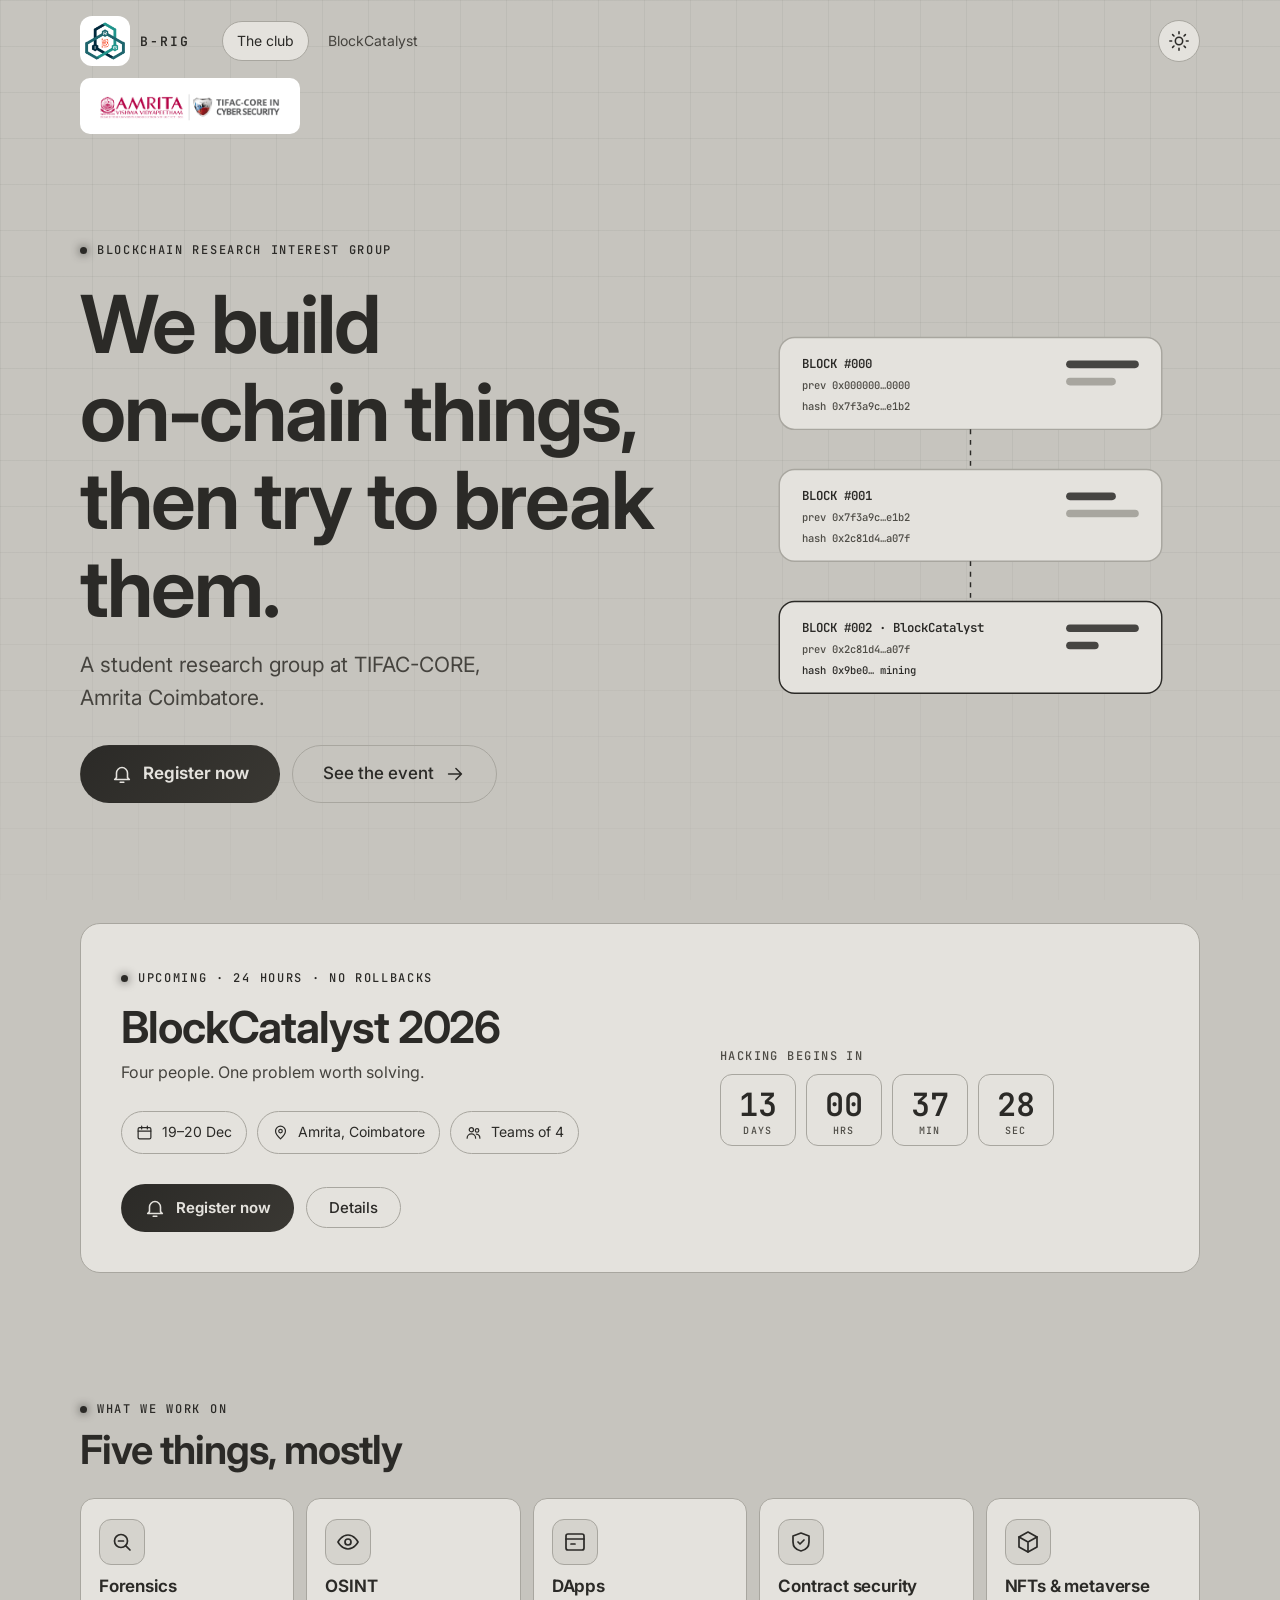
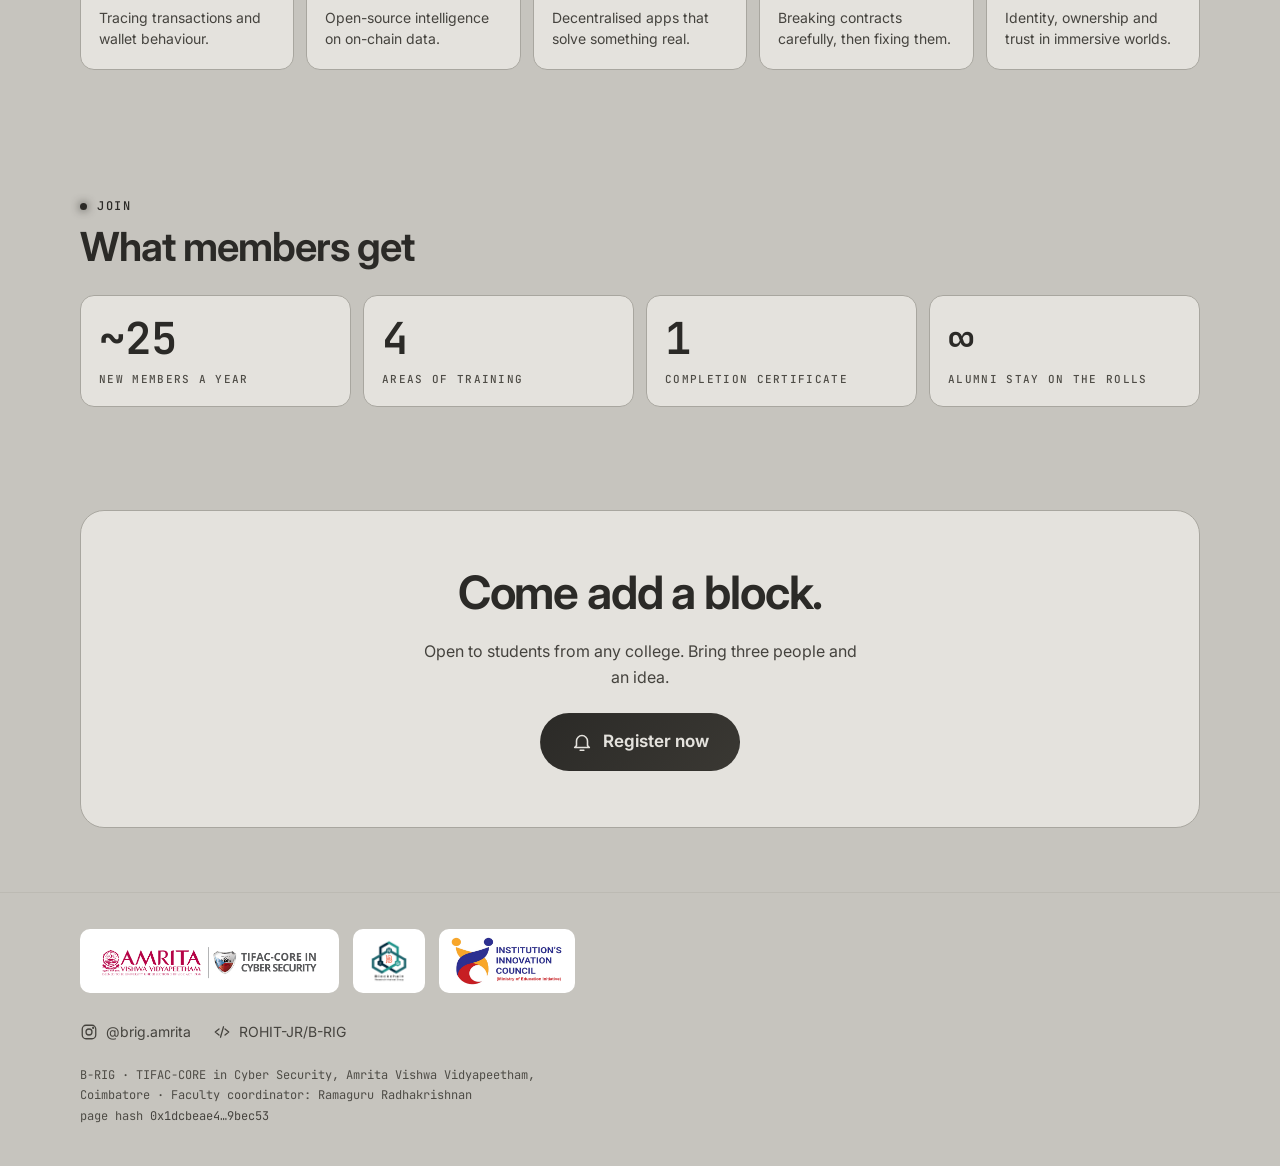
==== index.html @ 47c25714 "Scroll motion: staggered reveals that replay on scroll-back, scrubbed progress bar, timeline fill, h" ====
<!DOCTYPE html>
<html lang="en" data-theme="light">
<head>
<meta charset="utf-8">
<meta name="viewport" content="width=device-width, initial-scale=1, viewport-fit=cover">
<title>B-RIG — Blockchain Research Interest Group | Amrita Vishwa Vidyapeetham</title>
<meta name="description" content="B-RIG is a student research group at TIFAC-CORE in Cyber Security, Amrita Vishwa Vidyapeetham, Coimbatore. Blockchain forensics, OSINT, DApps, smart contract security — and BlockCatalyst, a 24-hour hackathon.">
<meta name="theme-color" content="#C6C4BE">
<link rel="canonical" href="https://rohit-jr.github.io/B-RIG/">

<meta property="og:type" content="website">
<meta property="og:title" content="B-RIG — Blockchain Research Interest Group, Amrita">
<meta property="og:description" content="A student research group working on blockchain forensics, OSINT, DApps and smart contract security. BlockCatalyst 2026 runs 19–20 December.">
<meta property="og:url" content="https://rohit-jr.github.io/B-RIG/">
<meta property="og:image" content="https://rohit-jr.github.io/B-RIG/assets/img/og-cover.png">
<meta name="twitter:card" content="summary_large_image">

<script>
/* Apply the saved theme before first paint so there is no flash. Light is the default. */
document.documentElement.classList.add('js');
(function(){try{var t=localStorage.getItem('brig-theme');if(t==='light'||t==='dark')document.documentElement.setAttribute('data-theme',t);}catch(e){}})();
</script>
<link rel="icon" href="assets/img/logos/brig.png">
<link rel="preconnect" href="https://fonts.googleapis.com">
<link rel="preconnect" href="https://fonts.gstatic.com" crossorigin>
<link href="https://fonts.googleapis.com/css2?family=Inter:wght@400;500;600;700&family=JetBrains+Mono:wght@400;500;600&display=swap" rel="stylesheet">
<link rel="stylesheet" href="assets/css/style.css?v=11">
</head>
<body>
<a class="skip" href="#main">Skip to content</a>

<header class="wrap topbar">
  <a class="brand" href="index.html" aria-label="B-RIG home">
    <img src="assets/img/logos/brig-mark.png" alt="" width="296" height="296">
    <span>B&#8209;RIG</span>
  </a>
  <nav class="nav" aria-label="Main">
    <a href="index.html" aria-current="page">The club</a>
    <a href="blockcatalyst.html">BlockCatalyst</a>
  </nav>
  <div class="topbar-end">
    <button class="toggle" id="theme-toggle" type="button" aria-label="Switch theme">
      <svg class="ic i-moon" aria-hidden="true"><use href="assets/img/icons.svg#moon"/></svg>
      <svg class="ic i-sun" aria-hidden="true"><use href="assets/img/icons.svg#sun"/></svg>
    </button>
  </div>
</header>

<div class="wrap instband">
  <img src="assets/img/logos/amrita-tifac.png" alt="Amrita Vishwa Vidyapeetham, TIFAC-CORE in Cyber Security" width="927" height="189">
</div>

<main id="main" class="wrap">

  <section class="hero">
    <div>
      <span class="eyebrow">Blockchain Research Interest Group</span>
      <h1>We build <span class="grad-text">on&#8209;chain</span> things, then try to break them.</h1>
      <p class="sub">A student research group at TIFAC-CORE, Amrita Coimbatore.</p>
      <div class="cta-row">
        <a class="btn btn-primary btn-lg" data-form href="#"><svg class="ic" aria-hidden="true"><use href="assets/img/icons.svg#bell"/></svg><span data-cta-label>Get notified</span></a>
        <a class="btn btn-lg" href="blockcatalyst.html">See the event <svg class="ic" aria-hidden="true"><use href="assets/img/icons.svg#arrow"/></svg></a>
      </div>
    </div>
    <div class="chainviz" aria-hidden="true">
  <svg viewBox="0 0 480 400" role="presentation">
    <g>
      <rect class="cv-block" x="40" y="10" width="400" height="96" rx="16"/>
      <text class="cv-title" x="64" y="42">BLOCK #000</text>
      <text class="cv-txt" x="64" y="64">prev 0x000000…0000</text>
      <text class="cv-txt" x="64" y="86">hash 0x7f3a9c…e1b2</text>
      <rect class="cv-bar a" x="340" y="34" width="76" height="8" rx="4"/>
      <rect class="cv-bar" x="340" y="52" width="52" height="8" rx="4"/>
    </g>
    <line class="cv-link" x1="240" y1="106" x2="240" y2="148"/>
    <g>
      <rect class="cv-block" x="40" y="148" width="400" height="96" rx="16"/>
      <text class="cv-title" x="64" y="180">BLOCK #001</text>
      <text class="cv-txt" x="64" y="202">prev 0x7f3a9c…e1b2</text>
      <text class="cv-txt" x="64" y="224">hash 0x2c81d4…a07f</text>
      <rect class="cv-bar a" x="340" y="172" width="52" height="8" rx="4"/>
      <rect class="cv-bar" x="340" y="190" width="76" height="8" rx="4"/>
    </g>
    <line class="cv-link" x1="240" y1="244" x2="240" y2="286"/>
    <g>
      <rect class="cv-block live" x="40" y="286" width="400" height="96" rx="16"/>
      <text class="cv-title" x="64" y="318">BLOCK #002 · BlockCatalyst</text>
      <text class="cv-txt" x="64" y="340">prev 0x2c81d4…a07f</text>
      <text class="cv-txt pop" x="64" y="362">hash 0x9be0…  mining</text>
      <rect class="cv-bar a" x="340" y="310" width="76" height="8" rx="4"/>
      <rect class="cv-bar a" x="340" y="328" width="34" height="8" rx="4"/>
    </g>
  </svg>
</div>
  </section>

  <section class="section" aria-labelledby="up-h">
    <h2 id="up-h" class="sr-only">Upcoming event</h2>
    <div class="feature">
      <div>
        <span class="eyebrow">Upcoming &middot; 24 hours &middot; no rollbacks</span>
        <h3>BlockCatalyst <span class="grad-text">2026</span></h3>
        <p class="sub">Four people. One problem worth solving.</p>
        <div class="chips">
          <span class="chip"><svg class="ic" aria-hidden="true"><use href="assets/img/icons.svg#calendar"/></svg>19&ndash;20 Dec</span><span class="chip"><svg class="ic" aria-hidden="true"><use href="assets/img/icons.svg#pin"/></svg>Amrita, Coimbatore</span><span class="chip"><svg class="ic" aria-hidden="true"><use href="assets/img/icons.svg#users"/></svg>Teams of 4</span>
        </div>
        <div class="cta-row">
          <a class="btn btn-primary" data-form href="#"><svg class="ic" aria-hidden="true"><use href="assets/img/icons.svg#bell"/></svg><span data-cta-label>Get notified</span></a>
          <a class="btn" href="blockcatalyst.html">Details</a>
        </div>
      </div>
      <div class="countdown" style="margin-top:0">
        <span class="cd-label" data-cd-label>Registration opens in</span>
        <div class="cd-grid" aria-hidden="true">
          <div class="cd-unit"><span class="num" data-c="d">--</span><span class="lbl">DAYS</span></div>
          <div class="cd-unit"><span class="num" data-c="h">--</span><span class="lbl">HRS</span></div>
          <div class="cd-unit"><span class="num" data-c="m">--</span><span class="lbl">MIN</span></div>
          <div class="cd-unit"><span class="num" data-c="s">--</span><span class="lbl">SEC</span></div>
        </div>
      </div>
    </div>
  </section>

  <section class="section" aria-labelledby="work-h">
    <div class="section-head">
      <span class="eyebrow">What we work on</span>
      <h2 id="work-h">Five things, mostly</h2>
    </div>
    <ul class="tiles t5">
      <li class="tile"><span class="tile-ic"><svg class="ic" aria-hidden="true"><use href="assets/img/icons.svg#forensics"/></svg></span><h3>Forensics</h3><p>Tracing transactions and wallet behaviour.</p></li>
      <li class="tile"><span class="tile-ic"><svg class="ic" aria-hidden="true"><use href="assets/img/icons.svg#osint"/></svg></span><h3>OSINT</h3><p>Open-source intelligence on on-chain data.</p></li>
      <li class="tile"><span class="tile-ic"><svg class="ic" aria-hidden="true"><use href="assets/img/icons.svg#dapps"/></svg></span><h3>DApps</h3><p>Decentralised apps that solve something real.</p></li>
      <li class="tile"><span class="tile-ic"><svg class="ic" aria-hidden="true"><use href="assets/img/icons.svg#security"/></svg></span><h3>Contract security</h3><p>Breaking contracts carefully, then fixing them.</p></li>
      <li class="tile"><span class="tile-ic"><svg class="ic" aria-hidden="true"><use href="assets/img/icons.svg#metaverse"/></svg></span><h3>NFTs &amp; metaverse</h3><p>Identity, ownership and trust in immersive worlds.</p></li>
    </ul>
  </section>

  <section class="section" aria-labelledby="join-h">
    <div class="section-head">
      <span class="eyebrow">Join</span>
      <h2 id="join-h">What members get</h2>
    </div>
    <ul class="tiles t4">
      <li class="tile stat"><span class="num"><b>~30</b></span><span class="lbl">new members a year</span></li><li class="tile stat"><span class="num"><b>5</b></span><span class="lbl">areas of training</span></li><li class="tile stat"><span class="num"><b>1</b></span><span class="lbl">completion certificate</span></li><li class="tile stat"><span class="num"><b>&infin;</b></span><span class="lbl">alumni stay on the rolls</span></li>
    </ul>
  </section>

  <section class="band">
    <h2>Come add a <span class="grad-text">block</span>.</h2>
    <p>Open to students from any college. Bring three people and an idea.</p>
    <a class="btn btn-primary btn-lg" data-form href="#"><svg class="ic" aria-hidden="true"><use href="assets/img/icons.svg#bell"/></svg><span data-cta-label>Get notified</span></a>
  </section>

</main>

<footer>
  <div class="wrap">
    <div class="logos">
      <img src="assets/img/logos/amrita-tifac.png" alt="Amrita Vishwa Vidyapeetham, TIFAC-CORE in Cyber Security" width="927" height="189" loading="lazy">
      <img src="assets/img/logos/brig.png" alt="Blockchain Research Interest Group" width="400" height="400" loading="lazy">
      <img src="assets/img/logos/iic.jpg" alt="Institution&rsquo;s Innovation Council" width="440" height="190" loading="lazy">
    </div>
    <div class="flinks">
      <a href="https://www.instagram.com/brig.amrita" target="_blank" rel="noopener"><svg class="ic" aria-hidden="true"><use href="assets/img/icons.svg#instagram"/></svg>@brig.amrita</a>
      <a href="https://github.com/ROHIT-JR/B-RIG" target="_blank" rel="noopener"><svg class="ic" aria-hidden="true"><use href="assets/img/icons.svg#code"/></svg>ROHIT-JR/B-RIG</a>
    </div>
    <p class="fine">B-RIG &middot; TIFAC-CORE in Cyber Security, Amrita Vishwa Vidyapeetham, Coimbatore &middot; Faculty coordinator: Ramaguru Radhakrishnan<br>page hash <span class="hash" data-hash>computing&hellip;</span></p>
  </div>
</footer>

<div class="stickybar">
  <span class="when" data-cta-when><b>Opens 14 Nov</b>19&ndash;20 Dec &middot; Amrita</span>
  <a class="btn btn-primary" data-form href="#"><span data-cta-label>Get notified</span><svg class="ic" aria-hidden="true"><use href="assets/img/icons.svg#arrow"/></svg></a>
</div>

<script src="assets/js/main.js?v=11"></script>
</body>
</html>
---- assets/css/style.css ----
/* ==========================================================================
   B-RIG — dark by default, light via the header toggle.
   Dark: near-black canvas, circuit grid texture, neon green → cyan accent.
   Light: the original warm-grey monochrome; accent collapses to ink.
   Theme is set on <html data-theme="dark|light"> by an inline script in <head>.
   ========================================================================== */

:root {
  /* Palette is sampled from the B-RIG logo: deep navy-teal, steel teal,
     bright teal, and the red-orange of the "B". */
  --bg: #04121b;
  --bg-2: #071a26;
  --surface: #0a2130;
  --surface-2: #0f2c3e;
  --line: #18414f;
  --line-soft: #11303d;

  --text: #e9f4f4;
  --muted: #9fb8bf;
  --dim: #7fa0a9;

  --accent: #2cc4b3;           /* logo teal #189084, lifted for dark canvas */
  --accent-2: #1f8fa6;         /* logo steel teal #18606c, lifted */
  --pop: #ff5a3c;              /* logo "B" red-orange #f02400, text-safe on dark */
  --accent-ink: #031a1a;       /* text on top of the accent gradient */
  --grad: linear-gradient(135deg, #2cc4b3 0%, #1f8fa6 100%);
  --glow: rgba(44, 196, 179, .24);
  --glow-2: rgba(240, 36, 0, .08);
  --grid: rgba(44, 196, 179, .06);
  --chip-bg: #ffffff;          /* institutional marks always sit on white */

  --sans: 'Inter', system-ui, -apple-system, 'Segoe UI', sans-serif;
  --mono: 'JetBrains Mono', ui-monospace, SFMono-Regular, Menlo, monospace;
  --radius: 14px;
  --wrap: 1200px;
  --gutter: clamp(16px, 4vw, 40px);
  color-scheme: dark;
}

:root[data-theme="light"] {
  /* Warm-grey monochrome light theme: no accent hue, ink does the work. */
  --bg: #C6C4BE;
  --bg-2: #BEBCB5;
  --surface: #E4E2DD;
  --surface-2: #D5D3CD;
  --line: #A8A69F;
  --line-soft: #BCBAB3;

  --text: #2B2A27;
  --muted: #45433E;
  --dim: #4E4C46;

  --accent: #2B2A27;
  --accent-2: #45433E;
  --pop: #2B2A27;
  --accent-ink: #E4E2DD;
  --grad: linear-gradient(135deg, #2B2A27, #3a3833);
  --glow: transparent;
  --glow-2: transparent;
  --grid: rgba(43, 42, 39, .05);
  color-scheme: light;
}

* { box-sizing: border-box; }
html { scroll-behavior: smooth; -webkit-text-size-adjust: 100%; }

body {
  margin: 0;
  background: var(--bg);
  color: var(--text);
  font-family: var(--sans);
  font-size: 16px;
  line-height: 1.6;
  -webkit-font-smoothing: antialiased;
  position: relative;
  overflow-x: hidden;
  transition: background .25s ease, color .25s ease;
}

/* Texture: a faint circuit grid that fades out toward the bottom, plus two
   soft glows. Fixed, so it stays put while content scrolls over it. */
body::before {
  content: "";
  position: fixed;
  inset: 0;
  z-index: -1;
  pointer-events: none;
  background:
    radial-gradient(60% 40% at 85% -5%, var(--glow), transparent 70%),
    radial-gradient(45% 35% at 5% 8%, var(--glow-2), transparent 70%),
    linear-gradient(var(--grid) 1px, transparent 1px) 0 0 / 46px 46px,
    linear-gradient(90deg, var(--grid) 1px, transparent 1px) 0 0 / 46px 46px;
  -webkit-mask-image: linear-gradient(#000 55%, rgba(0, 0, 0, .35));
          mask-image: linear-gradient(#000 55%, rgba(0, 0, 0, .35));
}

h1, h2, h3 { font-family: var(--sans); font-weight: 650; letter-spacing: -0.025em; line-height: 1.1; margin: 0; }
p { margin: 0; }
a { color: var(--accent); text-underline-offset: 3px; }
ul, ol { margin: 0; padding: 0; list-style: none; }
img { max-width: 100%; }
svg { display: block; }

.mono { font-family: var(--mono); }
.dim { color: var(--dim); }
.ic { width: 22px; height: 22px; fill: none; stroke: currentColor; stroke-width: 1.7; stroke-linecap: round; stroke-linejoin: round; flex: none; }

.sr-only { position: absolute; width: 1px; height: 1px; margin: -1px; padding: 0; overflow: hidden; clip: rect(0 0 0 0); white-space: nowrap; border: 0; }
.skip { position: absolute; left: -9999px; top: 8px; padding: 10px 16px; background: var(--surface); border: 1px solid var(--line); border-radius: 10px; color: var(--text); z-index: 100; }
.skip:focus { left: 16px; }

.wrap { max-width: var(--wrap); margin: 0 auto; padding: 0 var(--gutter); }

/* ---------- buttons ---------- */

.btn {
  display: inline-flex;
  align-items: center;
  justify-content: center;
  gap: 10px;
  padding: 12px 22px;
  border: 1px solid var(--line);
  border-radius: 999px;
  background: transparent;
  color: var(--text);
  font: 500 15px/1 var(--sans);
  text-decoration: none;
  cursor: pointer;
  transition: transform .15s ease, box-shadow .2s ease, border-color .2s ease, background .2s ease;
}
.btn:hover { border-color: var(--accent); transform: translateY(-1px); }
.btn:focus-visible, .toggle:focus-visible, .tile:focus-visible { outline: 2px solid var(--accent); outline-offset: 3px; }

/* The one button that matters. Gradient fill + glow so it is the loudest
   thing on the screen in dark mode; solid ink in light mode. */
.btn-primary {
  background: var(--grad);
  border-color: transparent;
  color: var(--accent-ink);
  font-weight: 650;
  box-shadow: 0 0 0 0 var(--glow), 0 8px 28px -8px var(--glow);
  animation: cta-pulse 2.8s ease-in-out infinite;
}
.btn-primary:hover { border-color: transparent; box-shadow: 0 0 0 6px var(--glow), 0 10px 34px -6px var(--glow); }
.btn-lg { padding: 17px 30px; font-size: 17px; }
@keyframes cta-pulse {
  0%, 100% { box-shadow: 0 0 0 0 var(--glow), 0 8px 28px -8px var(--glow); }
  50%      { box-shadow: 0 0 0 7px transparent, 0 8px 34px -4px var(--glow); }
}

/* ---------- header ---------- */

.topbar {
  display: flex;
  flex-wrap: wrap;
  align-items: center;
  gap: 12px 20px;
  padding-top: 16px;
  padding-bottom: 12px;
}
.brand { display: inline-flex; align-items: center; gap: 10px; color: var(--text); text-decoration: none; font: 600 13px/1 var(--mono); letter-spacing: .16em; white-space: nowrap; }
.brand img { width: 50px; height: 50px; display: block; background: var(--chip-bg); padding: 4px; border-radius: 12px; }
.nav { display: flex; gap: 4px; margin-left: 12px; }
.nav a { padding: 8px 14px; border-radius: 999px; color: var(--muted); text-decoration: none; font-size: 14px; white-space: nowrap; border: 1px solid transparent; }
.nav a:hover { color: var(--text); }
.nav a[aria-current="page"] { color: var(--text); background: var(--surface); border-color: var(--line); }
.topbar-end { margin-left: auto; display: flex; align-items: center; gap: 10px; }
.toggle {
  width: 42px; height: 42px;
  display: grid; place-items: center;
  border-radius: 999px;
  border: 1px solid var(--line);
  background: var(--surface);
  color: var(--text);
  cursor: pointer;
}
.toggle:hover { border-color: var(--accent); }
.toggle .i-sun { display: none; }
:root[data-theme="light"] .toggle .i-sun { display: block; }
:root[data-theme="light"] .toggle .i-moon { display: none; }

.instband { padding-bottom: 14px; }
.instband img { height: 40px; width: auto; max-width: 100%; display: block; background: var(--chip-bg); padding: 8px 12px; border-radius: 10px; box-sizing: content-box; }

/* ---------- hero ---------- */

.hero { display: grid; gap: 40px; align-items: center; padding: clamp(32px, 7vw, 88px) 0 clamp(28px, 5vw, 56px); }
.eyebrow { font: 500 12px/1.4 var(--mono); letter-spacing: .14em; text-transform: uppercase; color: var(--accent); display: inline-flex; align-items: center; gap: 10px; }
.eyebrow::before { content: ""; width: 7px; height: 7px; border-radius: 50%; background: var(--pop); box-shadow: 0 0 10px var(--pop); animation: blink 1.8s ease-in-out infinite; }
@keyframes blink { 50% { opacity: .35; } }

.hero h1 { font-size: clamp(38px, 7.6vw, 80px); margin: 18px 0 16px; }
.grad-text { background: var(--grad); -webkit-background-clip: text; background-clip: text; color: transparent; }
:root[data-theme="light"] .grad-text { color: var(--text); background: none; }
.hero .sub { font-size: clamp(17px, 2vw, 21px); color: var(--muted); max-width: 34ch; }

.chips { display: flex; flex-wrap: wrap; gap: 10px; margin: 26px 0 0; }
.chip { display: inline-flex; align-items: center; gap: 9px; padding: 9px 14px; border: 1px solid var(--line); border-radius: 999px; background: var(--surface); font-size: 14px; color: var(--text); }
.chip .ic { width: 17px; height: 17px; color: var(--accent); }

.cta-row { display: flex; flex-wrap: wrap; gap: 12px; margin-top: 30px; align-items: center; }
.micro { color: var(--dim); font-size: 13px; margin-top: 14px; }

/* chain visual */
.chainviz { width: 100%; max-width: 520px; margin-inline: auto; color: var(--accent); }
.chainviz svg { width: 100%; height: auto; overflow: visible; }
.cv-block { fill: var(--surface); stroke: var(--line); stroke-width: 1.5; }
.cv-block.live { stroke: var(--pop); filter: drop-shadow(0 0 10px var(--glow-2)); }
.cv-txt.pop { fill: var(--pop); }
.cv-txt { font: 500 11px var(--mono); fill: var(--dim); }
.cv-title { font: 600 13px var(--mono); fill: var(--text); }
.cv-link { stroke: var(--accent); stroke-width: 1.5; stroke-dasharray: 5 6; animation: flow 1.6s linear infinite; opacity: .8; }
@keyframes flow { to { stroke-dashoffset: -22; } }
.cv-bar { fill: var(--line); }
.cv-bar.a { fill: var(--accent); opacity: .85; }
:root[data-theme="light"] .cv-link { opacity: 1; }

/* ---------- countdown ---------- */

.countdown { margin-top: 28px; }
.cd-label { font: 500 12px/1 var(--mono); letter-spacing: .12em; text-transform: uppercase; color: var(--dim); margin-bottom: 12px; display: block; }
.cd-grid { display: grid; grid-template-columns: repeat(4, minmax(0, 76px)); gap: 10px; }
.cd-unit { background: var(--surface); border: 1px solid var(--line); border-radius: 12px; padding: 12px 6px 9px; text-align: center; }
.cd-unit:last-child .num { color: var(--pop); }
.cd-unit .num { display: block; font: 600 clamp(24px, 6vw, 32px)/1.1 var(--mono); color: var(--text); font-variant-numeric: tabular-nums; }
.cd-unit .lbl { display: block; margin-top: 4px; font: 500 10px/1 var(--mono); letter-spacing: .12em; color: var(--dim); }

/* ---------- sections ---------- */

.section { padding: clamp(32px, 5vw, 64px) 0; }
.section-head { display: flex; flex-direction: column; gap: 10px; margin-bottom: 26px; }
.section-head h2 { font-size: clamp(26px, 4.2vw, 40px); }

.tiles { display: grid; gap: 12px; grid-template-columns: repeat(2, minmax(0, 1fr)); }
.tile {
  position: relative;
  background: var(--surface);
  border: 1px solid var(--line);
  border-radius: var(--radius);
  padding: 20px 18px;
  display: flex;
  flex-direction: column;
  gap: 12px;
  transition: border-color .2s ease, transform .2s ease, background .2s ease;
}
.tile:hover { border-color: var(--accent); transform: translateY(-3px); }
.tile h3 { font-size: 17px; letter-spacing: -0.01em; }
.tile p { color: var(--muted); font-size: 14px; line-height: 1.5; }
.tile-ic {
  width: 46px; height: 46px;
  display: grid; place-items: center;
  border-radius: 12px;
  background: var(--surface-2);
  border: 1px solid var(--line);
  color: var(--accent);
}
.tile-ic .ic { width: 24px; height: 24px; }
.tile .tag { position: absolute; top: 14px; right: 14px; font: 500 10px/1 var(--mono); letter-spacing: .1em; color: var(--dim); display: inline-flex; align-items: center; gap: 5px; }
.tile .tag .ic { width: 12px; height: 12px; }
.tile.open { border-style: dashed; }

.stat .num { font: 600 clamp(30px, 6vw, 44px)/1 var(--mono); color: var(--text); }
.stat .num b { font-weight: 600; background: var(--grad); -webkit-background-clip: text; background-clip: text; color: transparent; }
:root[data-theme="light"] .stat .num b { color: var(--text); background: none; }
.stat .lbl { font: 500 11px/1.3 var(--mono); letter-spacing: .12em; color: var(--dim); text-transform: uppercase; }

/* feature card on the homepage */
.feature {
  display: grid;
  gap: 28px;
  padding: clamp(22px, 4vw, 40px);
  border-radius: 20px;
  background:
    linear-gradient(var(--surface), var(--surface)) padding-box,
    var(--grad) border-box;
  border: 1px solid transparent;
  color: var(--text);
}
:root[data-theme="light"] .feature { background: var(--surface); border-color: var(--line); }
.feature h3 { font-size: clamp(28px, 5vw, 44px); margin: 14px 0 8px; }
.feature p.sub { color: var(--muted); max-width: 38ch; }

/* ---------- timeline ---------- */

.timeline { display: grid; gap: 0; }
.tl { position: relative; padding: 0 0 22px 28px; border-left: 1px solid var(--line); }
.tl:last-child { padding-bottom: 0; border-left-color: transparent; }
.tl::before { content: ""; position: absolute; left: -6px; top: 4px; width: 11px; height: 11px; border-radius: 50%; background: var(--bg); border: 2px solid var(--line); }
.tl.done::before, .tl.next::before { background: var(--accent); border-color: var(--accent); box-shadow: 0 0 12px var(--glow); }
.tl-date { font: 500 12px/1 var(--mono); letter-spacing: .1em; color: var(--accent); display: block; margin-bottom: 6px; }
.tl-title { font-weight: 550; font-size: 16px; }

/* ---------- pending ---------- */

.pending-card { border: 1px dashed var(--line); border-radius: var(--radius); padding: 20px; background: transparent; display: flex; flex-direction: column; gap: 8px; }
.pending-card .ps { font: 500 11px/1 var(--mono); letter-spacing: .12em; color: var(--pop); }
.pending-card h3 { font-size: 18px; }
.pending-card .pd { font: 400 13px var(--mono); color: var(--dim); }

/* ---------- sponsors ---------- */

.sponsor-slot { border: 1px dashed var(--line); border-radius: var(--radius); padding: clamp(22px, 4vw, 36px); display: flex; align-items: center; justify-content: center; gap: 16px; text-align: left; color: var(--muted); font-size: 17px; }

/* ---------- closing CTA ---------- */

.band {
  margin: clamp(16px, 3vw, 40px) 0 clamp(32px, 5vw, 64px);
  padding: clamp(28px, 5vw, 56px) clamp(20px, 4vw, 48px);
  border-radius: 24px;
  border: 1px solid var(--line);
  background:
    radial-gradient(70% 120% at 100% 0%, var(--glow), transparent 60%),
    var(--surface);
  text-align: center;
  display: flex; flex-direction: column; align-items: center; gap: 22px;
}
.band h2 { font-size: clamp(28px, 5vw, 46px); }
.band p { color: var(--muted); max-width: 44ch; }

/* ---------- footer ---------- */

footer { border-top: 1px solid var(--line-soft); padding: 36px 0 calc(40px + env(safe-area-inset-bottom)); }
.logos { display: flex; flex-wrap: wrap; gap: 14px; align-items: center; margin-bottom: 28px; }
.logos img { height: 48px; width: auto; max-width: 100%; background: var(--chip-bg); padding: 8px 12px; border-radius: 10px; box-sizing: content-box; }

.flinks { display: flex; flex-wrap: wrap; gap: 10px 22px; font-size: 14px; }
.flinks a { color: var(--muted); display: inline-flex; align-items: center; gap: 8px; text-decoration: none; }
.flinks a:hover { color: var(--accent); }
.flinks .ic { width: 18px; height: 18px; }
.fine { margin-top: 22px; font: 400 12px/1.7 var(--mono); color: var(--dim); max-width: 70ch; }
.fine .hash { color: var(--muted); }

/* ---------- sticky phone CTA ---------- */

.stickybar { display: none; }


/* ---------- responsive ---------- */

@media (min-width: 900px) {
  .hero { grid-template-columns: 1.15fr .85fr; }
  .tiles.t3 { grid-template-columns: repeat(3, minmax(0, 1fr)); }
  .tiles.t4 { grid-template-columns: repeat(4, minmax(0, 1fr)); }
  .tiles.t5 { grid-template-columns: repeat(5, minmax(0, 1fr)); }
  .feature { grid-template-columns: 1.3fr 1fr; align-items: center; }
  .timeline { grid-template-columns: repeat(6, 1fr); gap: 14px; }
  .tl { padding: 22px 0 0; border-left: 0; border-top: 1px solid var(--line); }
  .tl:last-child { border-top-color: var(--line); }
  .tl::before { left: 0; top: -6px; }
}
@media (min-width: 1100px) {
  .tiles.t7 { grid-template-columns: repeat(4, minmax(0, 1fr)); }
}
@media (max-width: 899px) {
  .tiles.t5 .tile:last-child:nth-child(odd),
  .tiles.t7 .tile:last-child:nth-child(odd) { grid-column: 1 / -1; }
  .chainviz { max-width: 420px; }
}

/* Phones. Header becomes two rows: brand + toggle, then a full-width
   segmented nav. The primary CTA is pinned to the bottom of the screen so
   "get notified" is one thumb-tap from anywhere on the page. */
@media (max-width: 640px) {
  body { font-size: 15px; padding-bottom: calc(84px + env(safe-area-inset-bottom)); }
  .topbar { gap: 10px; padding-top: 12px; padding-bottom: 6px; }
  .topbar-end { order: 2; }
  .nav { order: 3; flex: 1 0 100%; margin: 0; background: var(--surface); border: 1px solid var(--line); border-radius: 999px; padding: 4px; }
  .nav a { flex: 1; text-align: center; padding: 10px 8px; }
  .instband img { height: 34px; padding: 7px 10px; }
  .hero { padding-top: 22px; gap: 28px; }
  .hero h1 { margin-top: 14px; }
  .cta-row .btn-lg { width: 100%; }
  .chip { font-size: 13px; padding: 8px 12px; }
  .cd-grid { grid-template-columns: repeat(4, 1fr); }
  .tile { padding: 16px 14px; }
  .tile-ic { width: 42px; height: 42px; }
  .logos img { height: 42px; }
  .band .btn { width: 100%; }

  .stickybar {
    display: flex;
    align-items: center;
    gap: 12px;
    position: fixed;
    left: 0; right: 0; bottom: 0;
    z-index: 50;
    padding: 10px 14px calc(10px + env(safe-area-inset-bottom));
    background: color-mix(in srgb, var(--bg) 88%, transparent);
    -webkit-backdrop-filter: blur(14px);
            backdrop-filter: blur(14px);
    border-top: 1px solid var(--line);
  }
  .stickybar .when { font: 500 11px/1.3 var(--mono); letter-spacing: .06em; color: var(--muted); flex: 1; }
  .stickybar .when b { display: block; color: var(--text); font-weight: 600; }
  .stickybar .btn { flex: none; padding: 13px 20px; animation: none; }
}

@media (prefers-reduced-motion: reduce) {
  html { scroll-behavior: auto; }
  *, *::before, *::after { animation: none !important; transition: none !important; }
}

/* ==========================================================================
   Scroll motion
   - Content is visible by default. Elements are only hidden once JS has set
     html.js AND html.reveal-ready, and only for users who have not asked for
     reduced motion. If JS or IntersectionObserver fails, nothing stays hidden.
   - Everything animates transform/opacity only.
   - Reveals replay when you scroll back up past an item and return (re-armed
     in main.js); scrubbed effects (progress bar, timeline fill, hero parallax)
     simply follow the scroll position, so they reverse by themselves.
   ========================================================================== */

html { scroll-padding-bottom: 96px; }

.progress { position: fixed; top: 0; left: 0; right: 0; height: 3px; z-index: 60; pointer-events: none; }
.progress i { display: block; height: 100%; background: var(--grad); transform-origin: left; transform: scaleX(0); }

.timeline { position: relative; }
.tl-fill { position: absolute; left: -1px; top: 0; bottom: 0; width: 2px; background: var(--grad); transform-origin: top; transform: scaleY(var(--p, 0)); pointer-events: none; }
.tl.lit::before { background: var(--accent); border-color: var(--accent); }
.tl.lit .tl-title { color: var(--text); }
@media (min-width: 900px) {
  .tl-fill { left: 0; right: 0; top: -1px; bottom: auto; width: auto; height: 2px; transform-origin: left; transform: scaleX(var(--p, 0)); }
}

@media (prefers-reduced-motion: no-preference) {
  /* hero: load-in sequence, plain CSS so it never depends on the observer */
  .hero > div:first-child > * { animation: rise .8s cubic-bezier(.16, 1, .3, 1) both; }
  .hero > div:first-child > *:nth-child(1) { animation-delay: .05s; }
  .hero > div:first-child > *:nth-child(2) { animation-delay: .15s; }
  .hero > div:first-child > *:nth-child(3) { animation-delay: .25s; }
  .hero > div:first-child > *:nth-child(4) { animation-delay: .35s; }
  .hero > div:first-child > *:nth-child(5) { animation-delay: .45s; }
  .hero > div:first-child > *:nth-child(6) { animation-delay: .55s; }
  .hero > .chainviz { animation: rise .9s cubic-bezier(.16, 1, .3, 1) .3s both; }
  @keyframes rise { from { opacity: 0; transform: translate3d(0, 22px, 0); } to { opacity: 1; transform: none; } }

  /* section reveals */
  html.js.reveal-ready [data-rv] {
    transition: opacity .56s cubic-bezier(.16, 1, .3, 1) var(--d, 0ms), transform .56s cubic-bezier(.16, 1, .3, 1) var(--d, 0ms);
  }
  html.js.reveal-ready:not(.reveal-all) [data-rv]:not(.in) { opacity: 0; transform: translate3d(0, var(--rv-y, 24px), 0); }
  html.js.reveal-ready:not(.reveal-all) [data-rv="tile"]:not(.in) { transform: translate3d(0, 20px, 0) scale(.98); }

  .chainviz svg { will-change: transform; }
}
@media (max-width: 640px) { :root { --rv-y: 16px; } }
@media print { [data-rv] { opacity: 1 !important; transform: none !important; } }
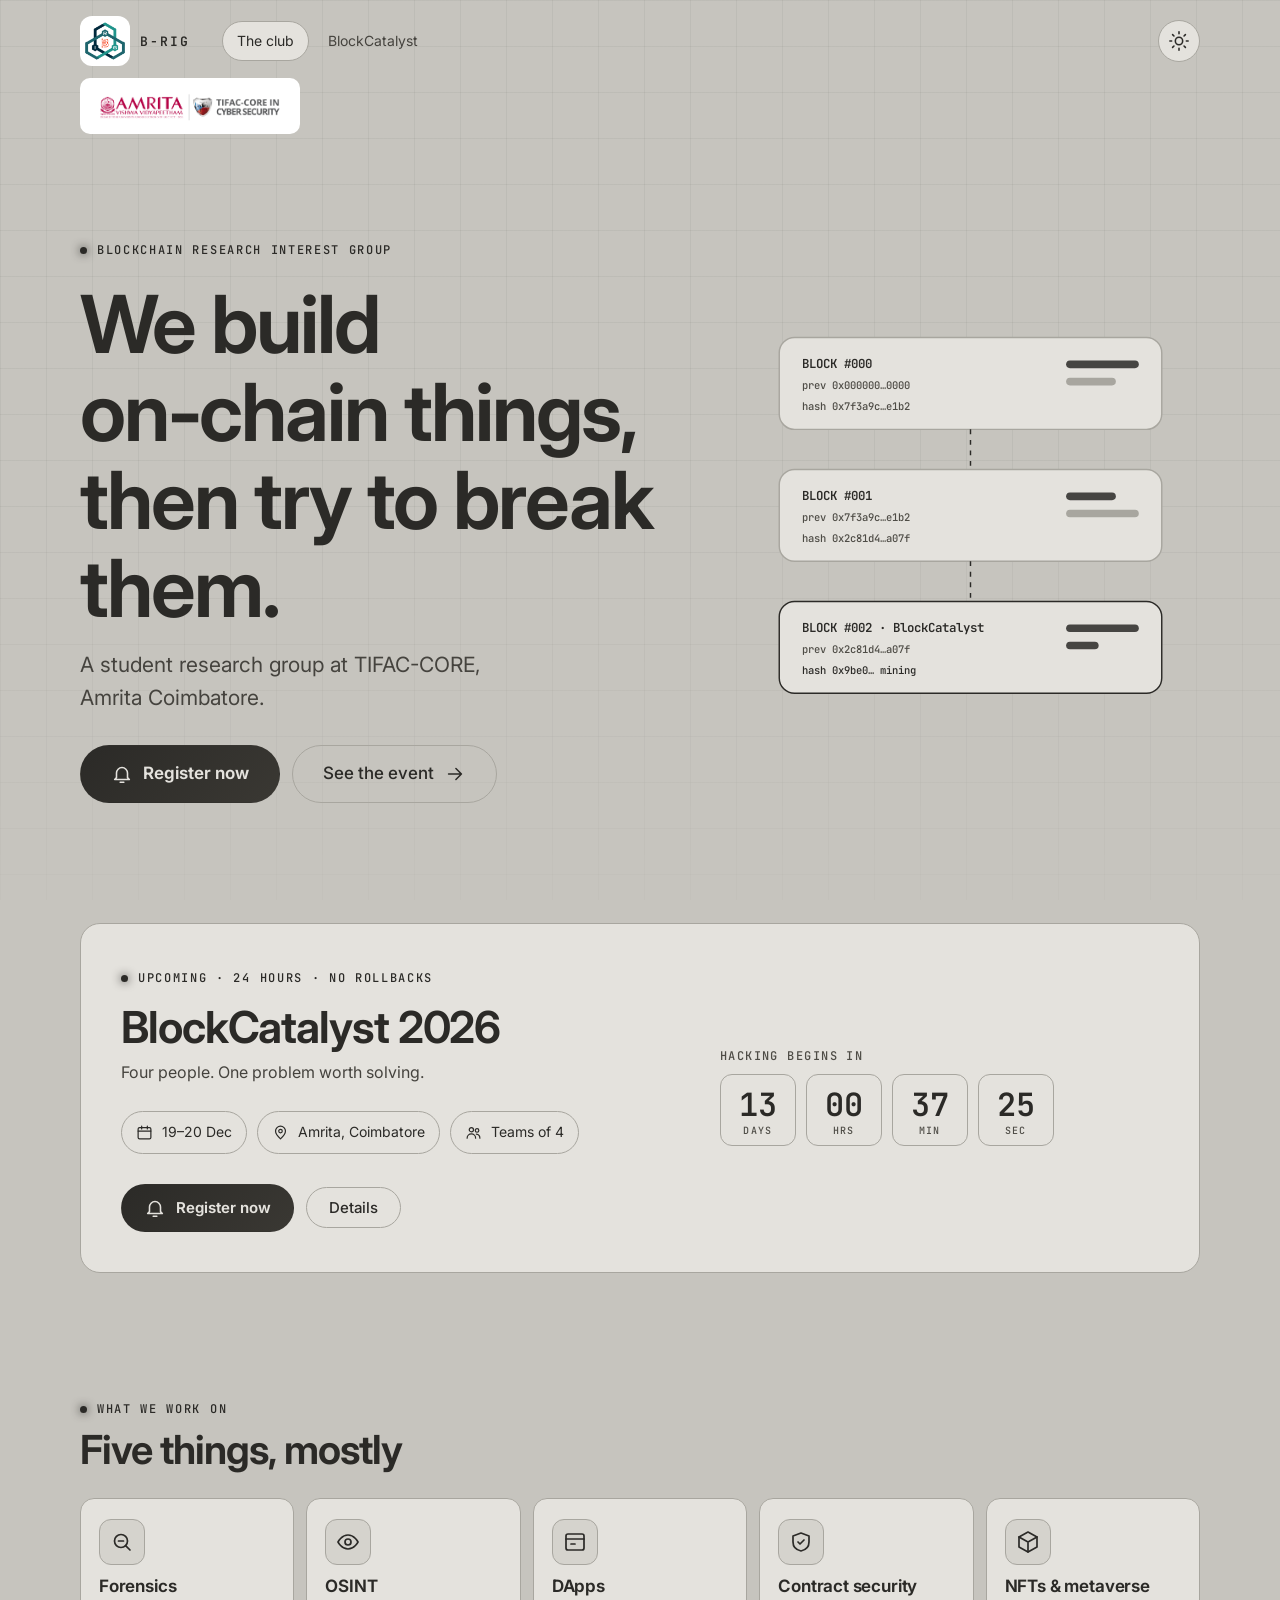
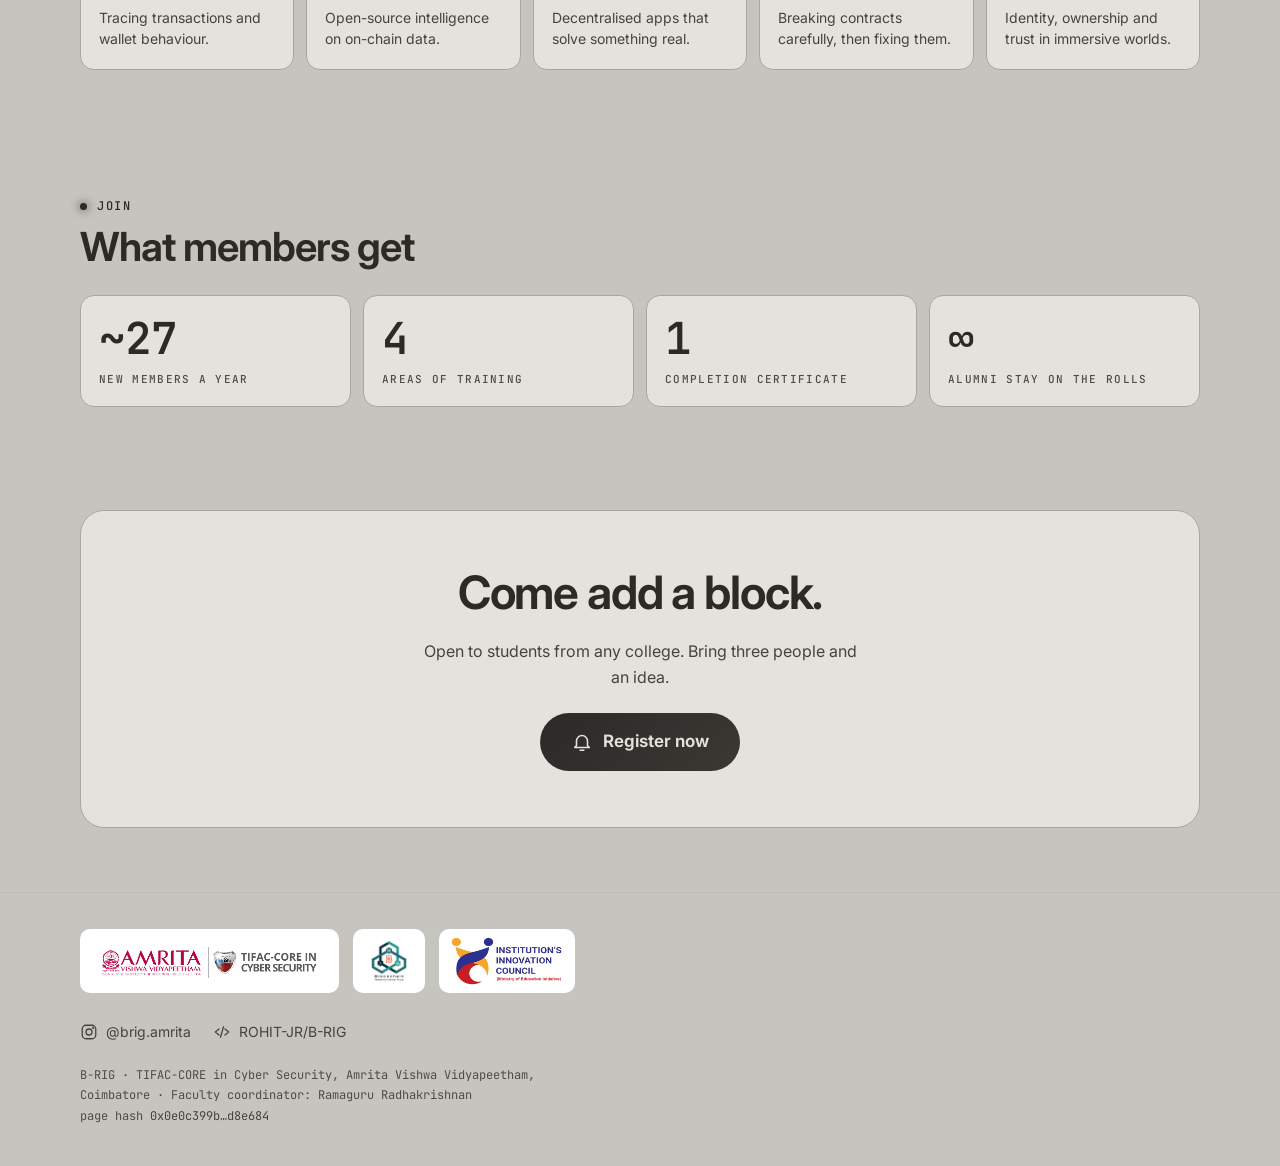
==== commit 06efb039: "Ceremony redirect keeps the active theme (light -> light, dark -> dark) The launch saves the theme a" ====
--- a/index.html
+++ b/index.html
@@ -18,13 +18,13 @@
 <script>
 /* Apply the saved theme before first paint so there is no flash. Light is the default. */
 document.documentElement.classList.add('js');
-(function(){try{var t=localStorage.getItem('brig-theme');if(t==='light'||t==='dark')document.documentElement.setAttribute('data-theme',t);}catch(e){}})();
+(function(){try{var q=(location.search.match(/[?&]theme=(light|dark)/)||[])[1],t=q||localStorage.getItem('brig-theme');if(t==='light'||t==='dark'){document.documentElement.setAttribute('data-theme',t);if(q)localStorage.setItem('brig-theme',q);}}catch(e){}})();
 </script>
 <link rel="icon" href="assets/img/logos/brig.png">
 <link rel="preconnect" href="https://fonts.googleapis.com">
 <link rel="preconnect" href="https://fonts.gstatic.com" crossorigin>
 <link href="https://fonts.googleapis.com/css2?family=Inter:wght@400;500;600;700&family=JetBrains+Mono:wght@400;500;600&display=swap" rel="stylesheet">
-<link rel="stylesheet" href="assets/css/style.css?v=11">
+<link rel="stylesheet" href="assets/css/style.css?v=12">
 </head>
 <body>
 <a class="skip" href="#main">Skip to content</a>
@@ -173,6 +173,6 @@
   <a class="btn btn-primary" data-form href="#"><span data-cta-label>Get notified</span><svg class="ic" aria-hidden="true"><use href="assets/img/icons.svg#arrow"/></svg></a>
 </div>
 
-<script src="assets/js/main.js?v=11"></script>
+<script src="assets/js/main.js?v=12"></script>
 </body>
 </html>
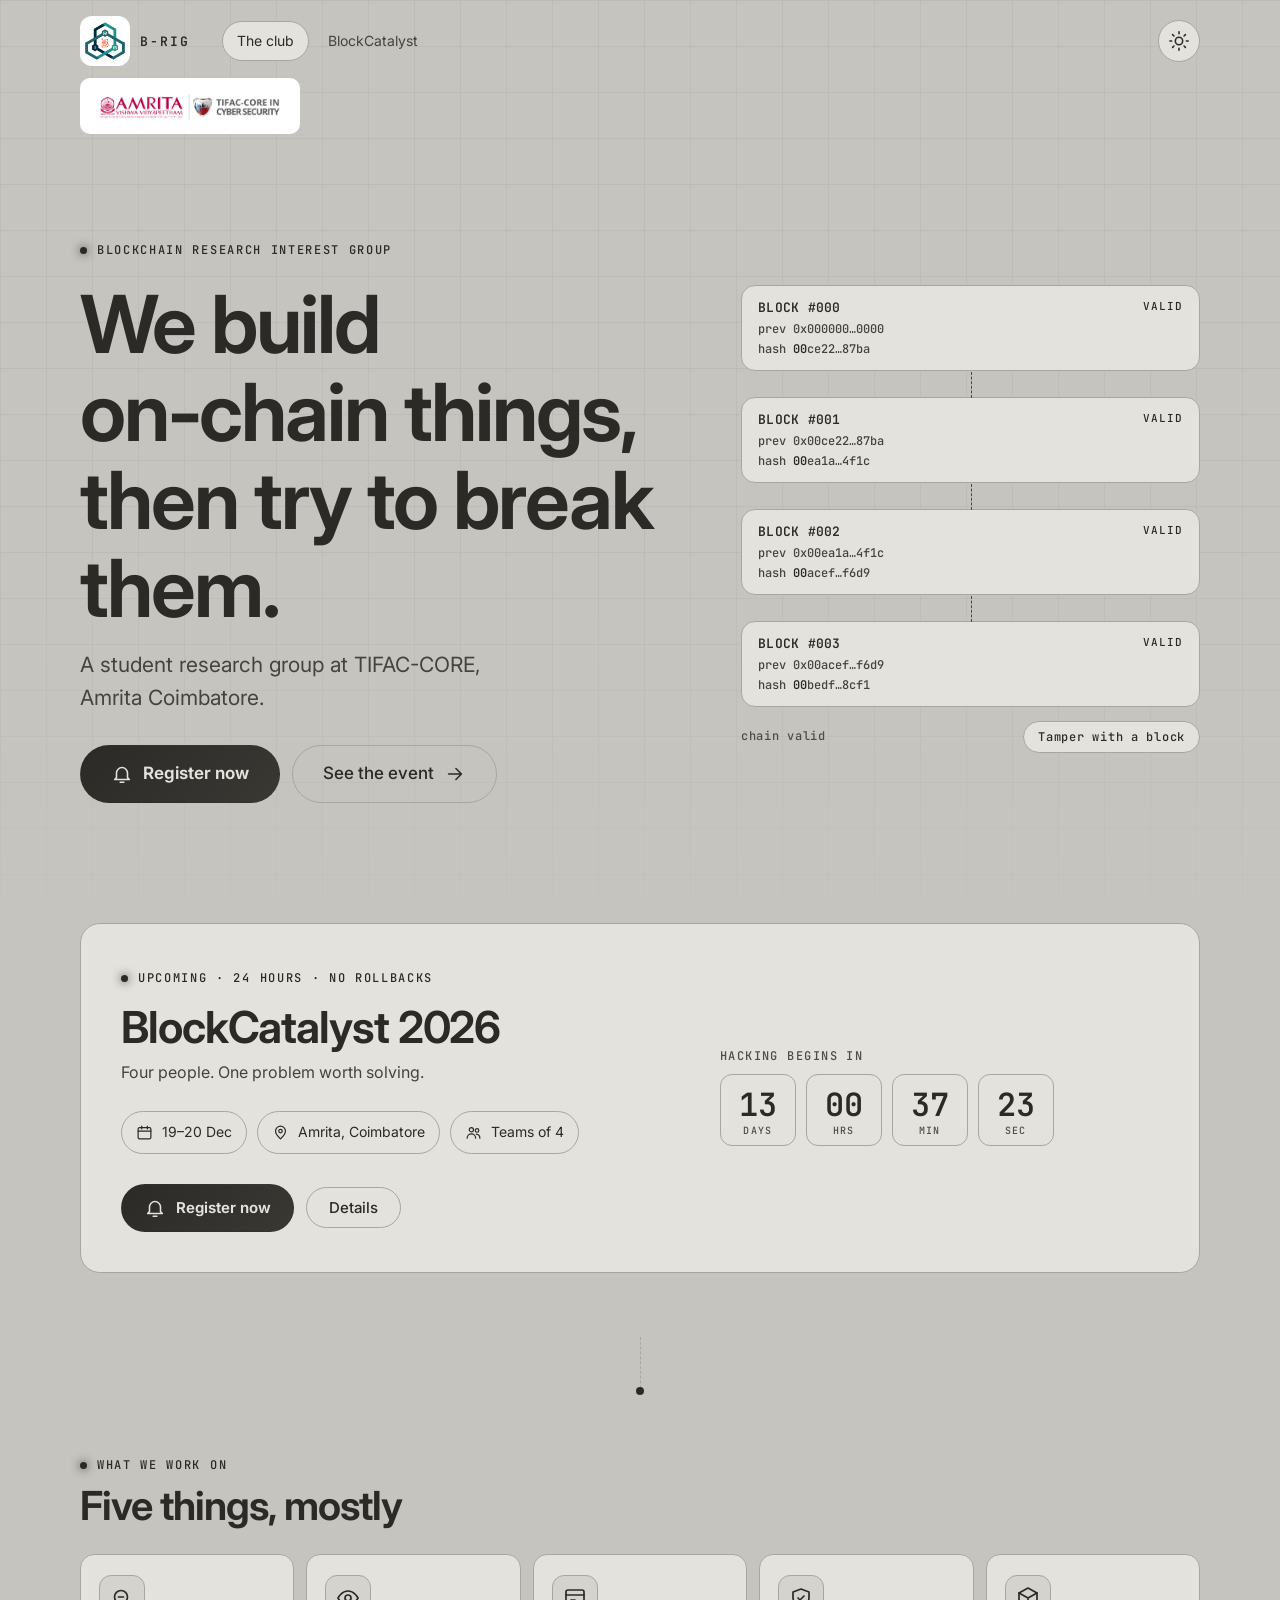
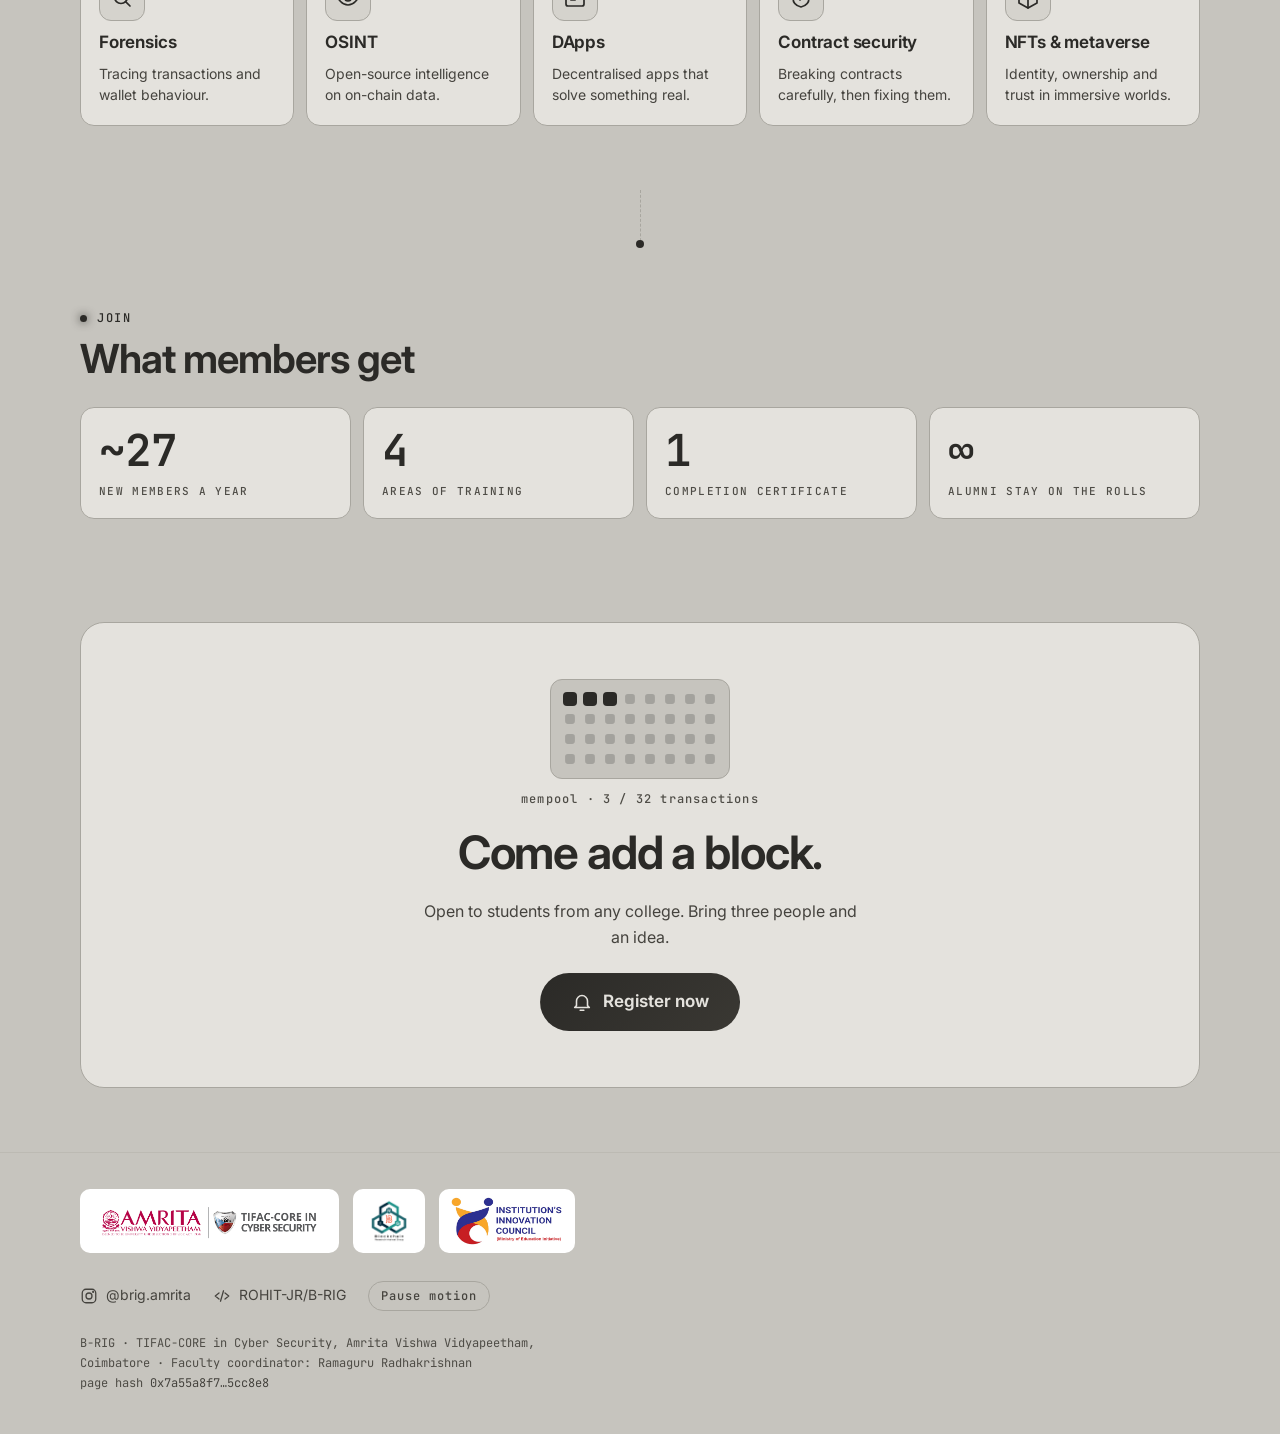
==== commit a561e4b3: "Blockchain motion: live hash-linked chain with tamper/repair demo, scrambled headings, section chain" ====
--- a/index.html
+++ b/index.html
@@ -24,7 +24,7 @@
 <link rel="preconnect" href="https://fonts.googleapis.com">
 <link rel="preconnect" href="https://fonts.gstatic.com" crossorigin>
 <link href="https://fonts.googleapis.com/css2?family=Inter:wght@400;500;600;700&family=JetBrains+Mono:wght@400;500;600&display=swap" rel="stylesheet">
-<link rel="stylesheet" href="assets/css/style.css?v=12">
+<link rel="stylesheet" href="assets/css/style.css?v=13">
 </head>
 <body>
 <a class="skip" href="#main">Skip to content</a>
@@ -173,6 +173,6 @@
   <a class="btn btn-primary" data-form href="#"><span data-cta-label>Get notified</span><svg class="ic" aria-hidden="true"><use href="assets/img/icons.svg#arrow"/></svg></a>
 </div>
 
-<script src="assets/js/main.js?v=12"></script>
+<script src="assets/js/main.js?v=13"></script>
 </body>
 </html>
--- a/assets/css/style.css
+++ b/assets/css/style.css
@@ -447,3 +447,80 @@
 }
 @media (max-width: 640px) { :root { --rv-y: 16px; } }
 @media print { [data-rv] { opacity: 1 !important; transform: none !important; } }
+
+/* ==========================================================================
+   Blockchain motion
+   live hash-linked chain + tamper demo, chain-link connectors, mempool grid,
+   scrambled headings. transform/opacity only; paused off-screen, when the tab
+   is hidden, or when the visitor presses "Pause motion". Light theme carries
+   state by pattern and label rather than colour.
+   ========================================================================== */
+
+.lchain { width: 100%; max-width: 480px; margin-inline: auto; will-change: transform; }
+.lc-view { position: relative; overflow: hidden; height: calc(4 * var(--bh) + 3 * var(--bg-gap)); --bh: 86px; --bg-gap: 26px; }
+.lc-track { display: flex; flex-direction: column; gap: var(--bg-gap); transition: transform .62s cubic-bezier(.16, 1, .3, 1); }
+.lc-block {
+  position: relative; height: var(--bh); flex: none;
+  background: var(--surface); border: 1px solid var(--line); border-radius: 14px;
+  padding: 12px 16px; display: flex; flex-direction: column; justify-content: center; gap: 4px;
+  font: 500 12px/1.35 var(--mono); color: var(--dim);
+  transition: border-color .3s ease, opacity .4s ease;
+}
+.lc-block::before { /* the link to the block above */
+  content: ""; position: absolute; left: 50%; top: calc(-1 * var(--bg-gap)); height: var(--bg-gap); width: 0;
+  border-left: 1.5px dashed var(--accent); opacity: .8;
+}
+.lc-block:first-child::before { display: none; }
+.lc-block b { color: var(--text); font-weight: 600; font-size: 13px; letter-spacing: .02em; display: flex; justify-content: space-between; gap: 8px; }
+.lc-block b em { font-style: normal; font-weight: 500; font-size: 11px; letter-spacing: .1em; color: var(--accent); }
+.lc-block .h { color: var(--muted); }
+.lc-block .z { color: var(--pop); font-weight: 600; }
+.lc-block.new { border-color: var(--pop); }
+.lc-block.bad {
+  border-color: var(--pop);
+  background-image: repeating-linear-gradient(135deg, transparent 0 8px, color-mix(in srgb, var(--pop) 16%, transparent) 8px 10px);
+}
+.lc-block.bad b em { color: var(--pop); }
+.lc-block.bad::before { border-left-color: var(--pop); border-left-style: dotted; }
+
+.lc-ctl { display: flex; align-items: center; justify-content: space-between; gap: 12px; margin-top: 14px; flex-wrap: wrap; }
+.lc-status { font: 500 12px/1.3 var(--mono); letter-spacing: .06em; color: var(--dim); }
+.lc-status.bad { color: var(--pop); }
+.lc-btn {
+  all: unset; cursor: pointer; padding: 9px 14px; border-radius: 999px; border: 1px solid var(--line);
+  font: 500 12px/1 var(--mono); letter-spacing: .06em; color: var(--text); background: var(--surface);
+}
+.lc-btn:hover { border-color: var(--accent); }
+.lc-btn:focus-visible { outline: 2px solid var(--accent); outline-offset: 2px; }
+
+/* connector between page sections */
+.chain-link { height: 56px; display: flex; justify-content: center; align-items: stretch; pointer-events: none; }
+.chain-link i { display: block; width: 0; border-left: 1.5px dashed var(--line); position: relative; }
+.chain-link i::after { content: ""; position: absolute; left: -5px; bottom: -2px; width: 8px; height: 8px; border-radius: 50%; background: var(--accent); }
+
+/* mempool -> block grid inside the closing band */
+.mempool { display: grid; grid-template-columns: repeat(8, 14px); gap: 6px; padding: 12px; border: 1px solid var(--line); border-radius: 12px; background: var(--bg); }
+.mempool i { width: 14px; height: 14px; border-radius: 4px; background: var(--accent); opacity: .22; transform: scale(.7); transition: opacity .3s ease, transform .3s ease; }
+.mempool i.on { opacity: 1; transform: scale(1); }
+.mempool.sealed { border-color: var(--pop); }
+.mp-cap { font: 500 12px/1 var(--mono); letter-spacing: .1em; color: var(--dim); margin-top: -8px; }
+
+/* scrambled headings: the real text keeps the layout, the overlay animates */
+.sc-wrap { position: relative; display: inline-block; }
+.sc-real.hide { visibility: hidden; }
+.sc-fx { position: absolute; left: 0; top: 0; white-space: pre-wrap; color: var(--accent); pointer-events: none; }
+
+.motion-toggle {
+  all: unset; cursor: pointer; font: 500 12px/1 var(--mono); letter-spacing: .08em; color: var(--muted);
+  padding: 8px 12px; border: 1px solid var(--line); border-radius: 999px;
+}
+.motion-toggle:hover { border-color: var(--accent); color: var(--text); }
+.motion-toggle:focus-visible { outline: 2px solid var(--accent); outline-offset: 2px; }
+
+@media (max-width: 640px) {
+  .lc-view { --bh: 78px; --bg-gap: 22px; }
+  .lchain { max-width: 420px; }
+}
+@media (prefers-reduced-motion: reduce) {
+  .lc-track { transition: none; }
+}
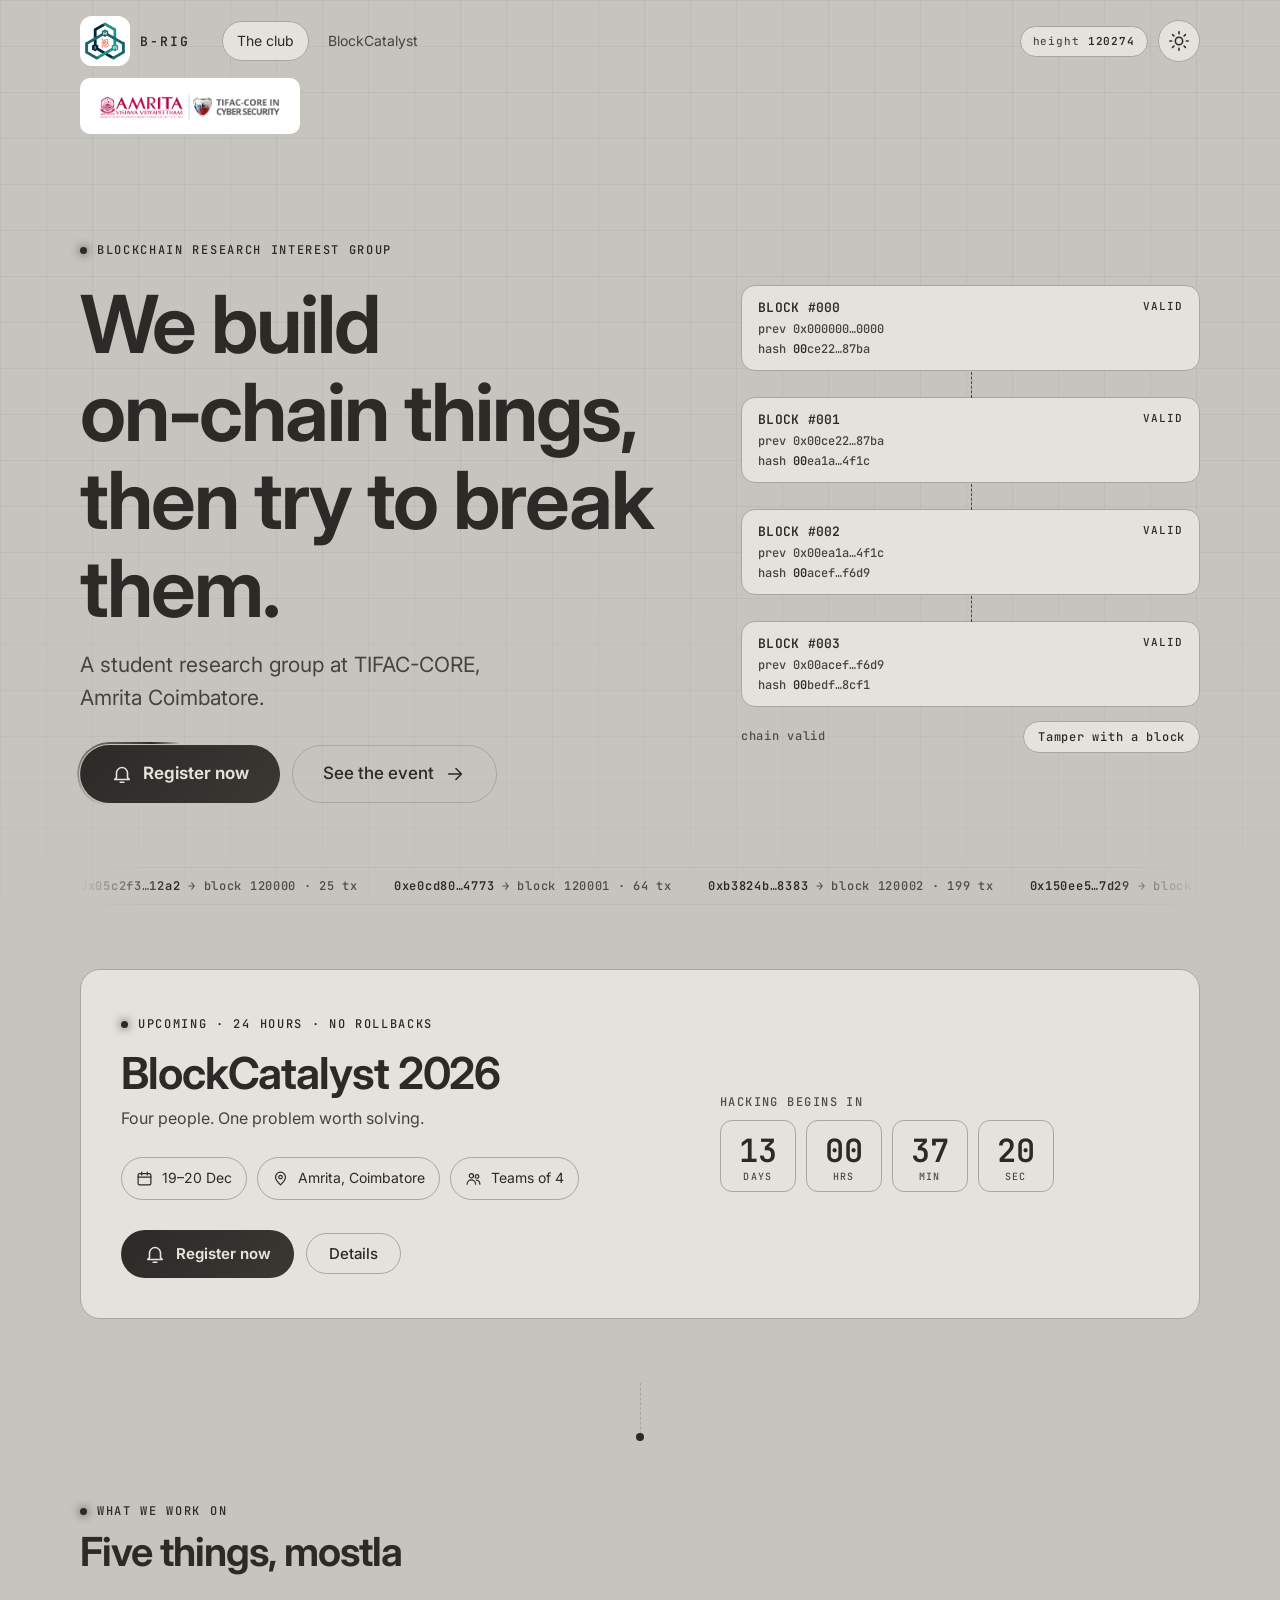
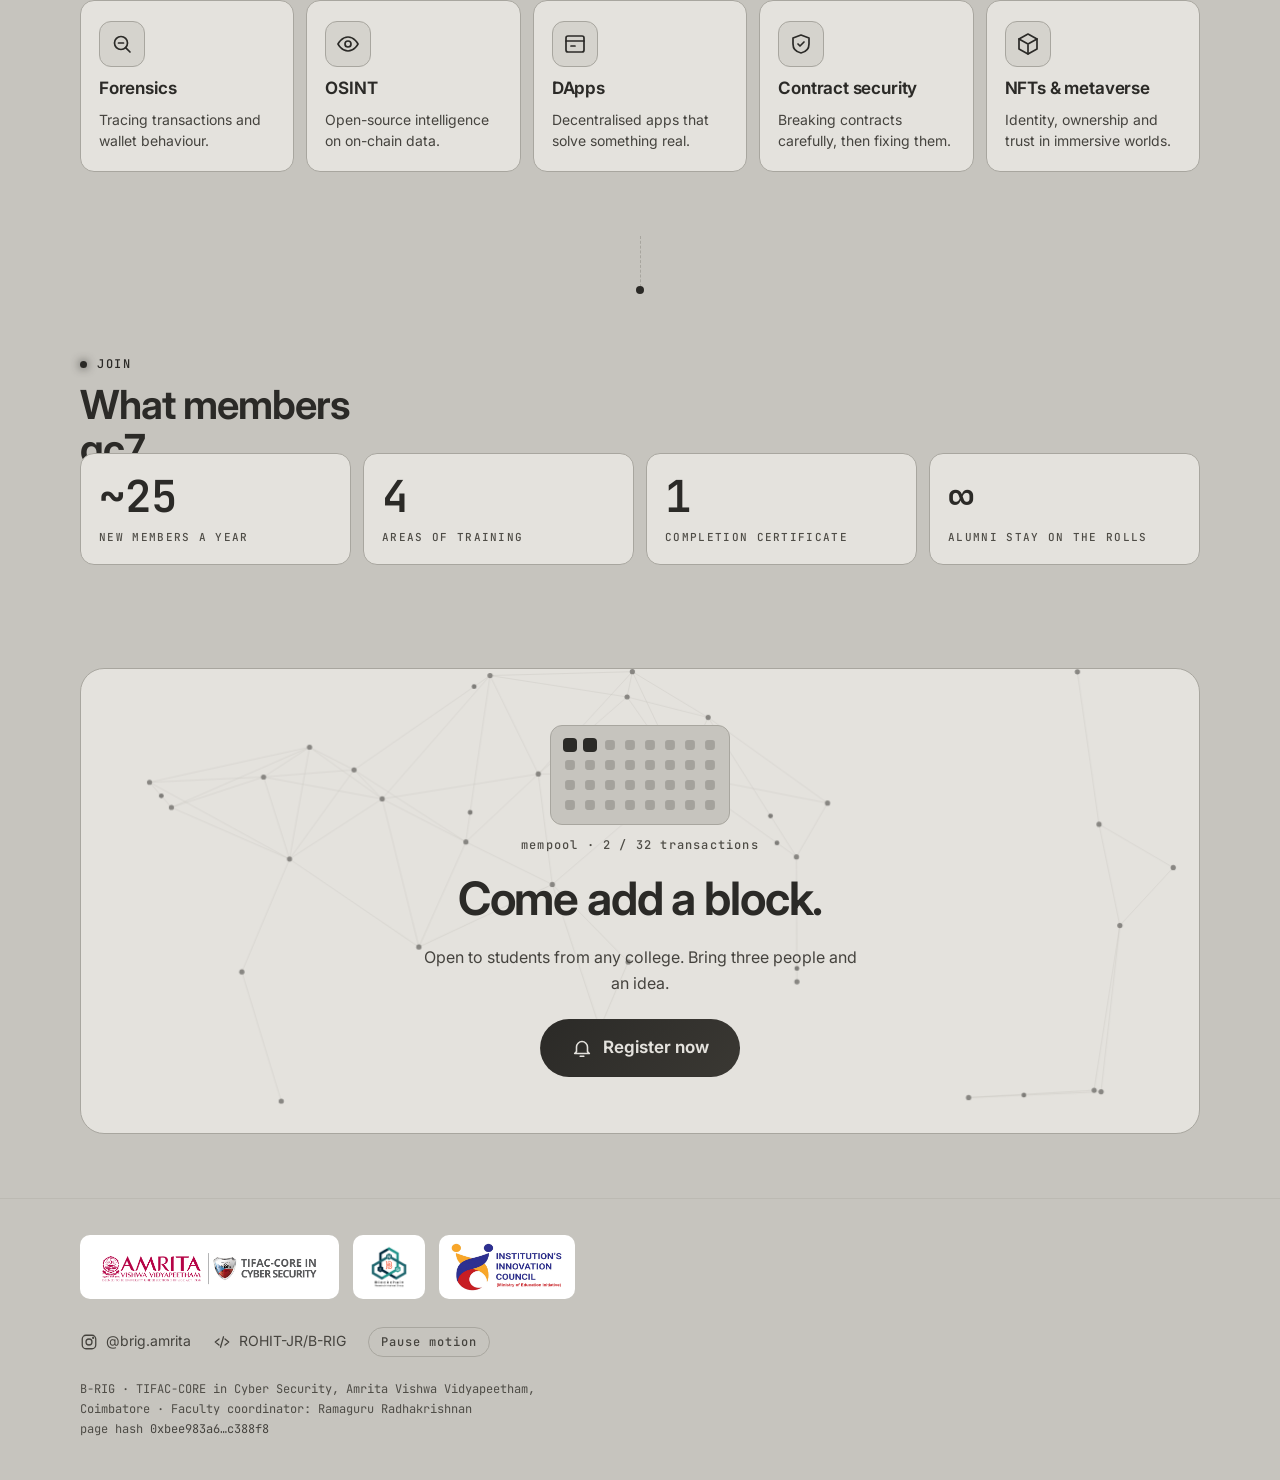
==== commit 560151bf: "More blockchain motion: validator network, CTA tracer, tile spotlight, identicons, nonce ticker, hei" ====
--- a/index.html
+++ b/index.html
@@ -24,7 +24,7 @@
 <link rel="preconnect" href="https://fonts.googleapis.com">
 <link rel="preconnect" href="https://fonts.gstatic.com" crossorigin>
 <link href="https://fonts.googleapis.com/css2?family=Inter:wght@400;500;600;700&family=JetBrains+Mono:wght@400;500;600&display=swap" rel="stylesheet">
-<link rel="stylesheet" href="assets/css/style.css?v=13">
+<link rel="stylesheet" href="assets/css/style.css?v=15">
 </head>
 <body>
 <a class="skip" href="#main">Skip to content</a>
@@ -173,6 +173,6 @@
   <a class="btn btn-primary" data-form href="#"><span data-cta-label>Get notified</span><svg class="ic" aria-hidden="true"><use href="assets/img/icons.svg#arrow"/></svg></a>
 </div>
 
-<script src="assets/js/main.js?v=13"></script>
+<script src="assets/js/main.js?v=15"></script>
 </body>
 </html>
--- a/assets/css/style.css
+++ b/assets/css/style.css
@@ -524,3 +524,65 @@
 @media (prefers-reduced-motion: reduce) {
   .lc-track { transition: none; }
 }
+
+/* ==========================================================================
+   More blockchain motion
+   validator network (canvas), orbiting CTA tracer, tile spotlight, hash
+   identicons, live block-height chip, scrolling hash ticker.
+   ========================================================================== */
+
+:root { --spot: rgba(44, 196, 179, .18); }
+:root[data-theme="light"] { --spot: rgba(255, 255, 255, .45); }
+
+/* validator network behind the closing band */
+.band { position: relative; overflow: hidden; }
+.band > *:not(.net-cv) { position: relative; z-index: 1; }
+.net-cv { position: absolute; inset: 0; width: 100%; height: 100%; z-index: 0; opacity: .55; pointer-events: none; }
+
+/* orbiting tracer around the hero CTA (GitHub Universe-style, built original) */
+@property --ang { syntax: '<angle>'; inherits: false; initial-value: 0deg; }
+@media (prefers-reduced-motion: no-preference) {
+  .hero .btn-primary { position: relative; }
+  .hero .btn-primary::before {
+    content: ""; position: absolute; inset: -4px; border-radius: inherit; padding: 2px; pointer-events: none;
+    background: conic-gradient(from var(--ang), transparent 0 68%, var(--pop) 88%, transparent 100%);
+    -webkit-mask: linear-gradient(#000 0 0) content-box, linear-gradient(#000 0 0);
+    -webkit-mask-composite: xor; mask-composite: exclude;
+    animation: orbit 3.4s linear infinite;
+  }
+  @keyframes orbit { to { --ang: 360deg; } }
+}
+
+/* cursor spotlight on tiles, fine pointers only */
+.tile::after {
+  content: ""; position: absolute; inset: 0; border-radius: inherit; pointer-events: none; opacity: 0;
+  background: radial-gradient(240px circle at var(--mx, 50%) var(--my, 50%), var(--spot), transparent 70%);
+  transition: opacity .25s ease;
+}
+@media (hover: hover) and (pointer: fine) { .tile:hover::after { opacity: 1; } }
+
+/* hash identicon on each track tile */
+.ident { position: absolute; right: 14px; bottom: 14px; width: 30px; height: 30px; color: var(--accent); opacity: .7; }
+.tile .ident + * { }
+.tile:hover .ident { opacity: 1; }
+
+/* live block height chip in the header */
+.height-chip {
+  font: 500 11px/1 var(--mono); letter-spacing: .08em; color: var(--dim);
+  padding: 9px 12px; border: 1px solid var(--line); border-radius: 999px; background: var(--surface);
+  white-space: nowrap; font-variant-numeric: tabular-nums;
+}
+.height-chip b { color: var(--accent); font-weight: 600; }
+@media (max-width: 640px) { .height-chip { display: none; } }
+
+/* scrolling hash ticker */
+.ticker { overflow: hidden; border-block: 1px solid var(--line-soft); padding: 12px 0; margin-top: 8px;
+  -webkit-mask-image: linear-gradient(90deg, transparent, #000 8%, #000 92%, transparent);
+          mask-image: linear-gradient(90deg, transparent, #000 8%, #000 92%, transparent); }
+.tk-track { display: flex; gap: 36px; width: max-content; animation: tk 60s linear infinite; animation-play-state: paused; }
+.ticker.run .tk-track { animation-play-state: running; }
+.ticker:hover .tk-track { animation-play-state: paused; }
+.tk-item { font: 500 12px/1 var(--mono); letter-spacing: .06em; color: var(--dim); white-space: nowrap; }
+.tk-item b { color: var(--accent); font-weight: 600; }
+@keyframes tk { to { transform: translate3d(-50%, 0, 0); } }
+@media (prefers-reduced-motion: reduce) { .tk-track { animation: none; } }
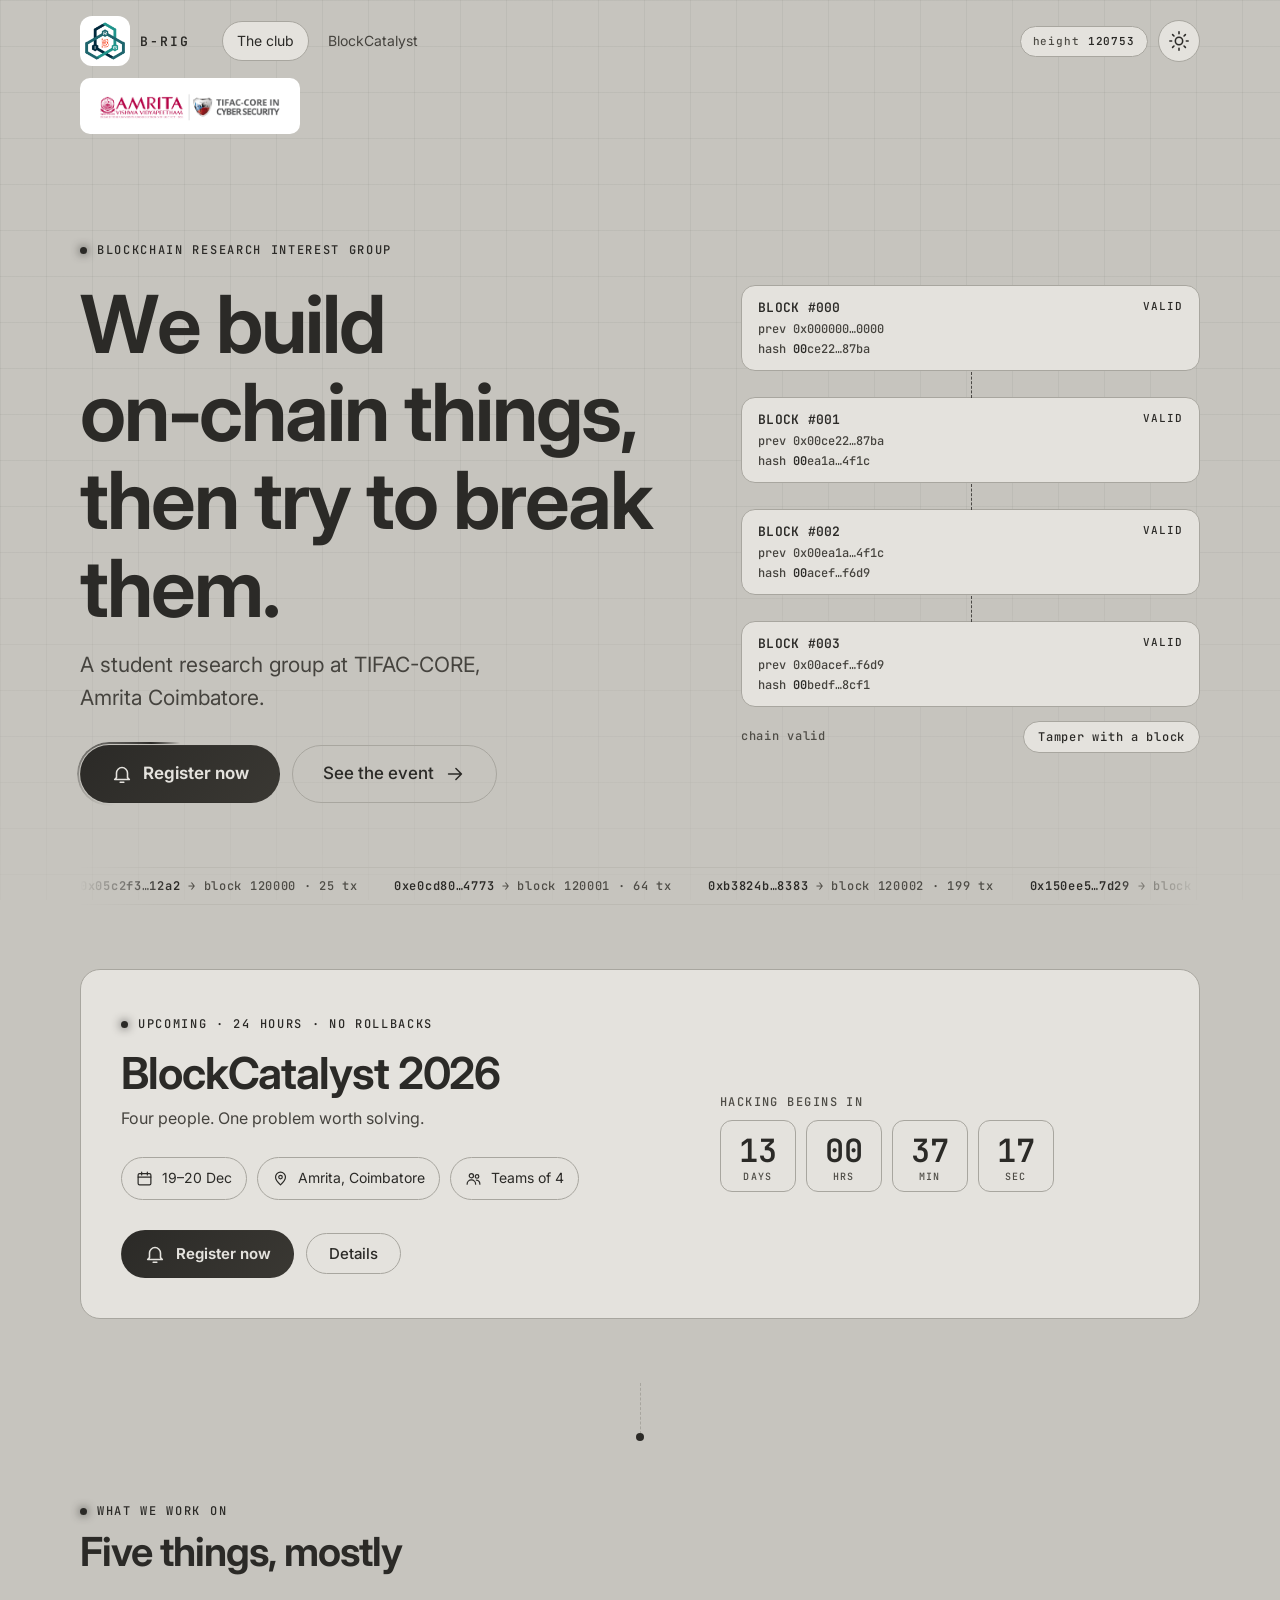
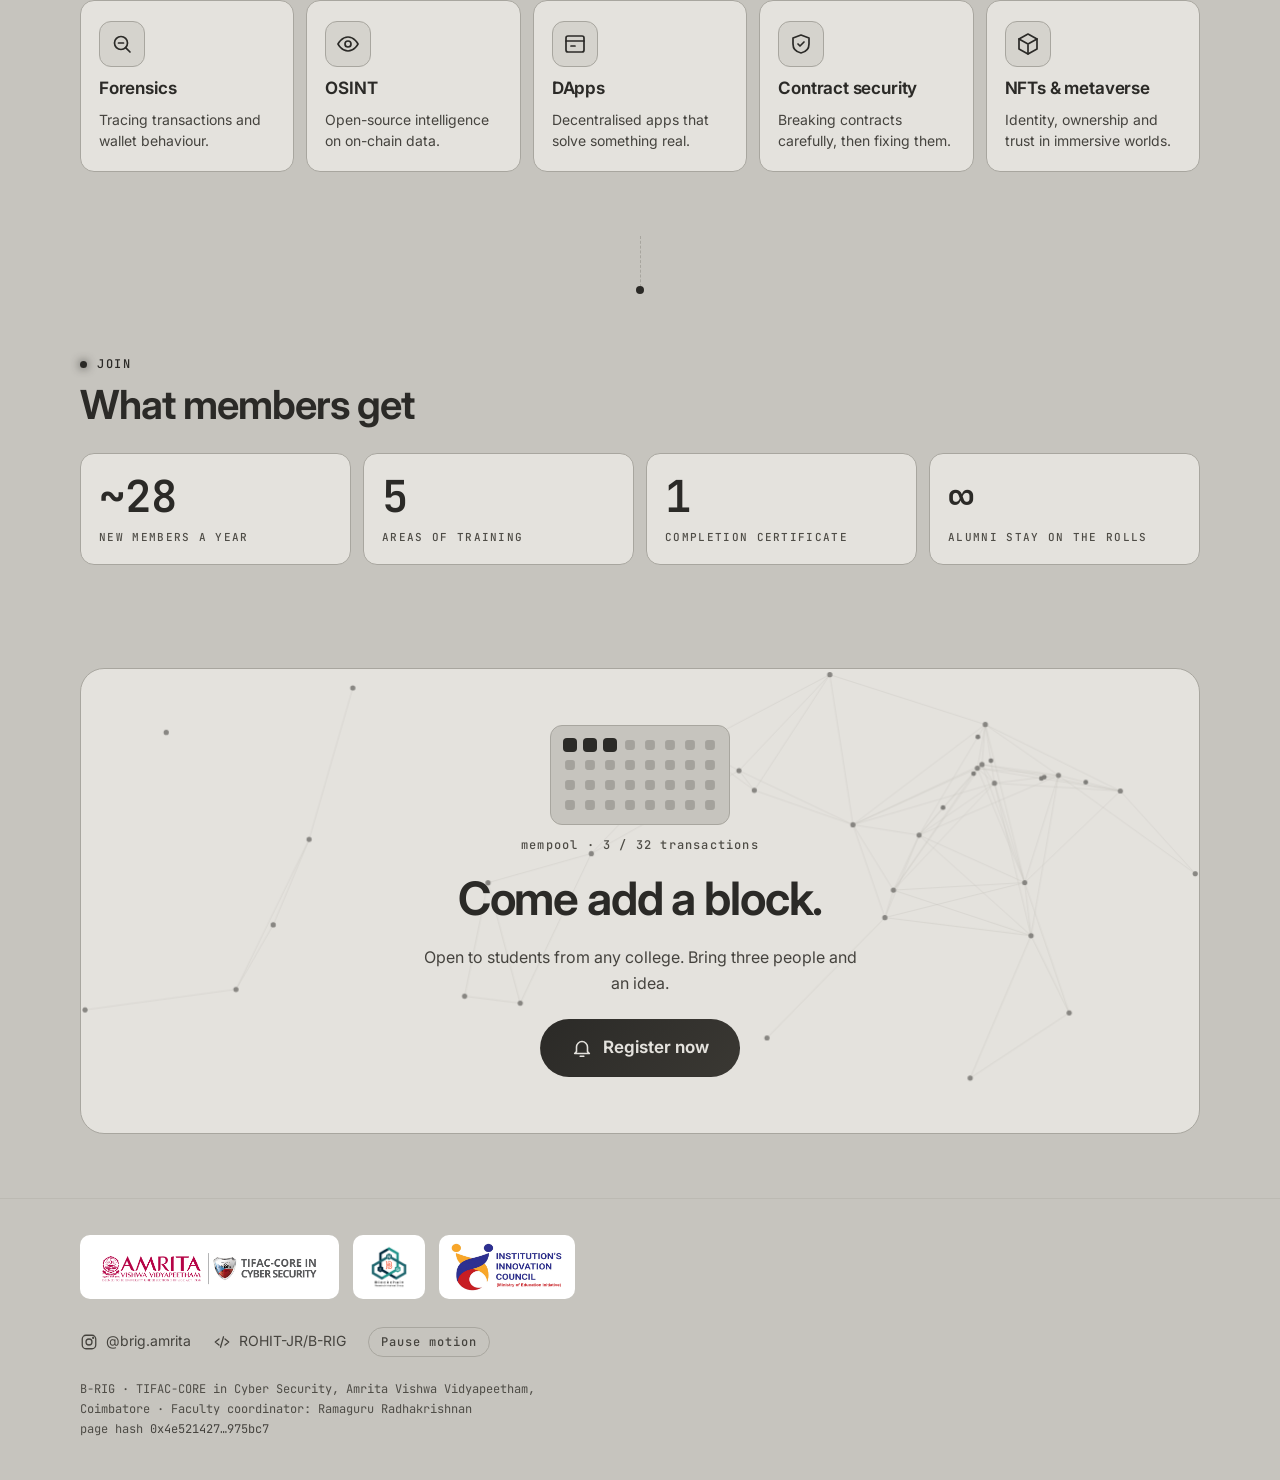
==== commit e9edfaec: "Hero title animation: per-letter rise with hex-noise resolve and a one-time shine Original markup is" ====
--- a/index.html
+++ b/index.html
@@ -24,7 +24,7 @@
 <link rel="preconnect" href="https://fonts.googleapis.com">
 <link rel="preconnect" href="https://fonts.gstatic.com" crossorigin>
 <link href="https://fonts.googleapis.com/css2?family=Inter:wght@400;500;600;700&family=JetBrains+Mono:wght@400;500;600&display=swap" rel="stylesheet">
-<link rel="stylesheet" href="assets/css/style.css?v=15">
+<link rel="stylesheet" href="assets/css/style.css?v=16">
 </head>
 <body>
 <a class="skip" href="#main">Skip to content</a>
@@ -173,6 +173,6 @@
   <a class="btn btn-primary" data-form href="#"><span data-cta-label>Get notified</span><svg class="ic" aria-hidden="true"><use href="assets/img/icons.svg#arrow"/></svg></a>
 </div>
 
-<script src="assets/js/main.js?v=15"></script>
+<script src="assets/js/main.js?v=16"></script>
 </body>
 </html>
--- a/assets/css/style.css
+++ b/assets/css/style.css
@@ -586,3 +586,31 @@
 .tk-item b { color: var(--accent); font-weight: 600; }
 @keyframes tk { to { transform: translate3d(-50%, 0, 0); } }
 @media (prefers-reduced-motion: reduce) { .tk-track { animation: none; } }
+
+/* ==========================================================================
+   Hero title: letters rise in and resolve from hex noise, then a one-time
+   light sweep crosses the accent word. JS swaps the real heading back in
+   afterwards, so nothing animated is left in the DOM (and screen readers get
+   the plain heading via aria-label while it plays).
+   ========================================================================== */
+.hero h1.t-fx { animation: none !important; opacity: 1; transform: none; }
+.hero h1.t-fx .w { display: inline-block; white-space: nowrap; }
+.hero h1.t-fx .c {
+  position: relative; display: inline-block; color: transparent;
+  opacity: 0; transform: translate3d(0, .5em, 0);
+  animation: cIn .62s cubic-bezier(.16, 1, .3, 1) forwards;
+  animation-delay: calc(var(--i) * 30ms + 80ms);
+}
+.hero h1.t-fx .c::after { content: attr(data-f); position: absolute; left: 0; top: 0; color: var(--accent); font-family: var(--mono); font-size: .86em; line-height: 1.25; }
+.hero h1.t-fx .c.r { color: var(--text); }
+.hero h1.t-fx .g .c.r { color: var(--accent); }
+.hero h1.t-fx .c.r::after { content: none; }
+@keyframes cIn { to { opacity: 1; transform: none; } }
+
+@keyframes sweep { from { background-position: 160% 0; } to { background-position: -60% 0; } }
+html:not([data-theme="light"]) .grad-text.shine {
+  background-image: linear-gradient(105deg, var(--accent) 0 38%, #ffffff 50%, var(--accent-2) 62% 100%);
+  background-size: 260% 100%;
+  animation: sweep 1.6s cubic-bezier(.16, 1, .3, 1) .1s 1 both;
+}
+@media (prefers-reduced-motion: reduce) { .hero h1.t-fx .c { animation: none; opacity: 1; transform: none; } }
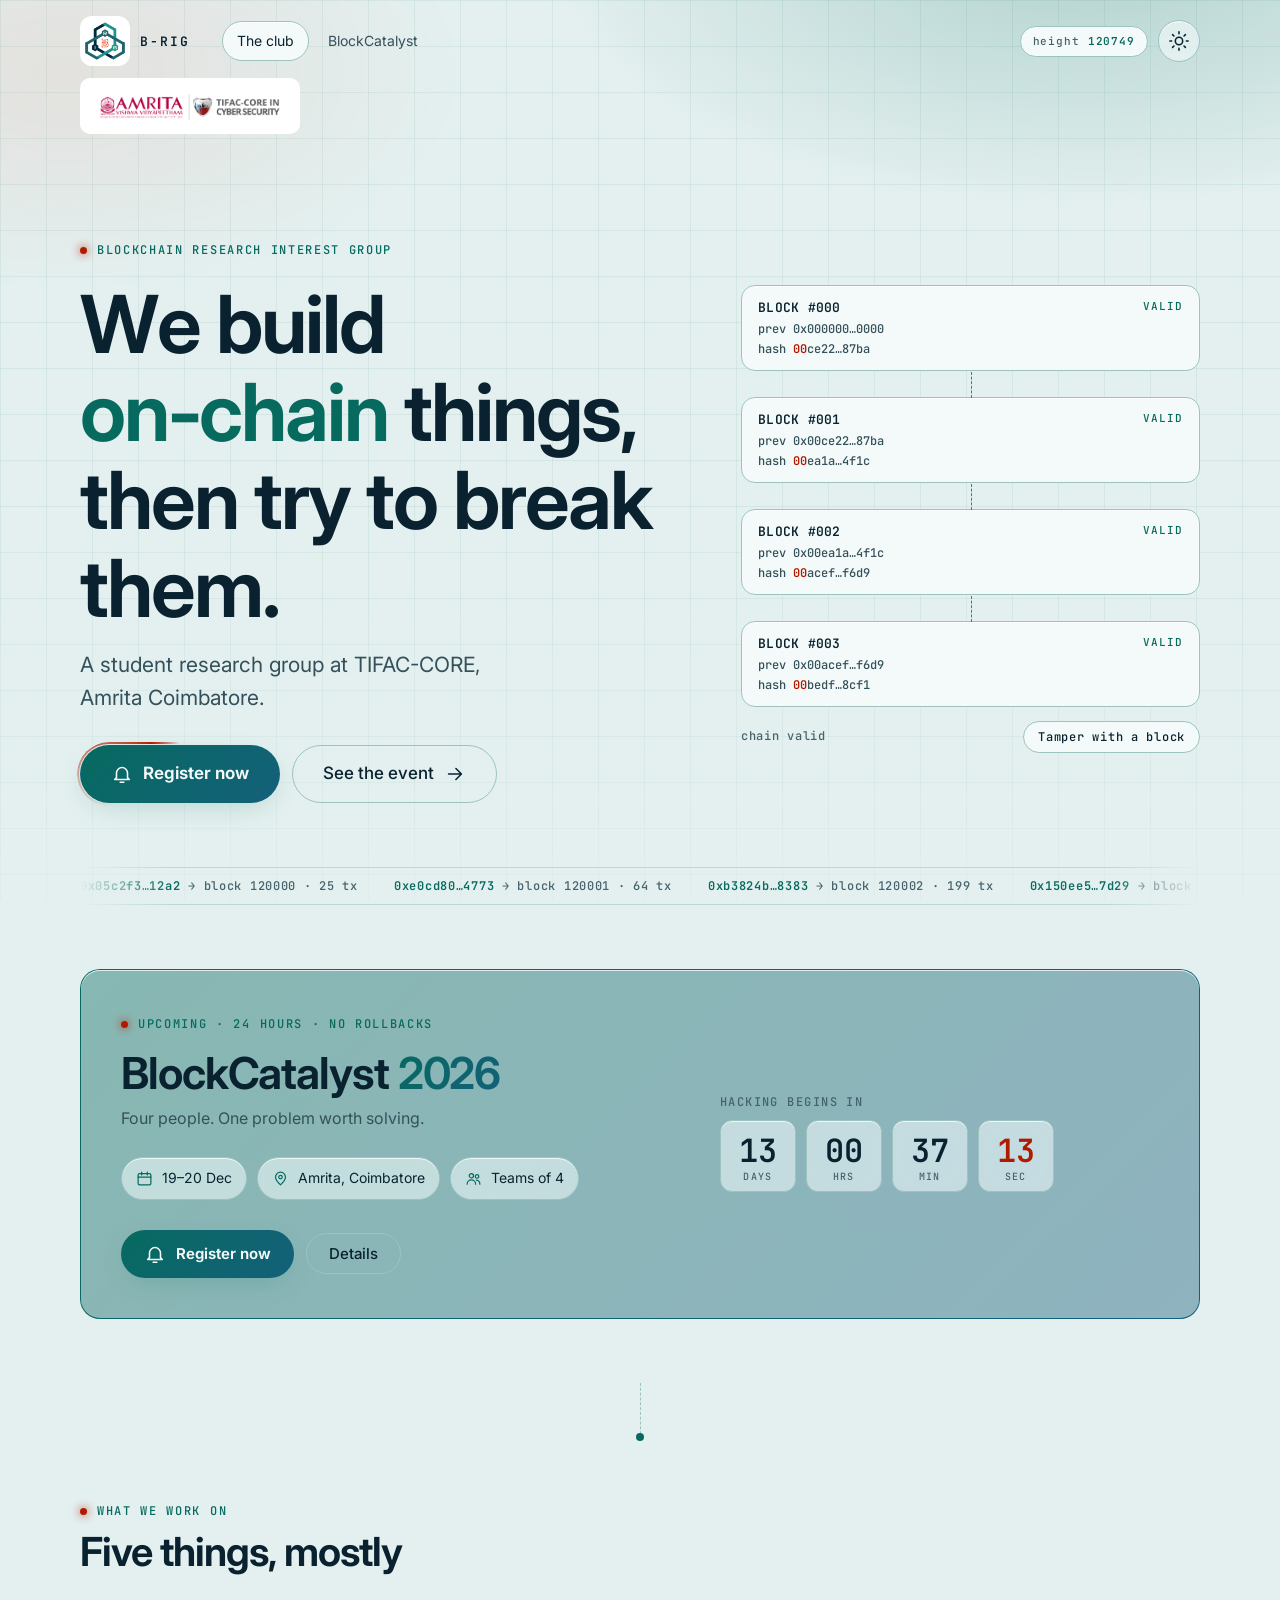
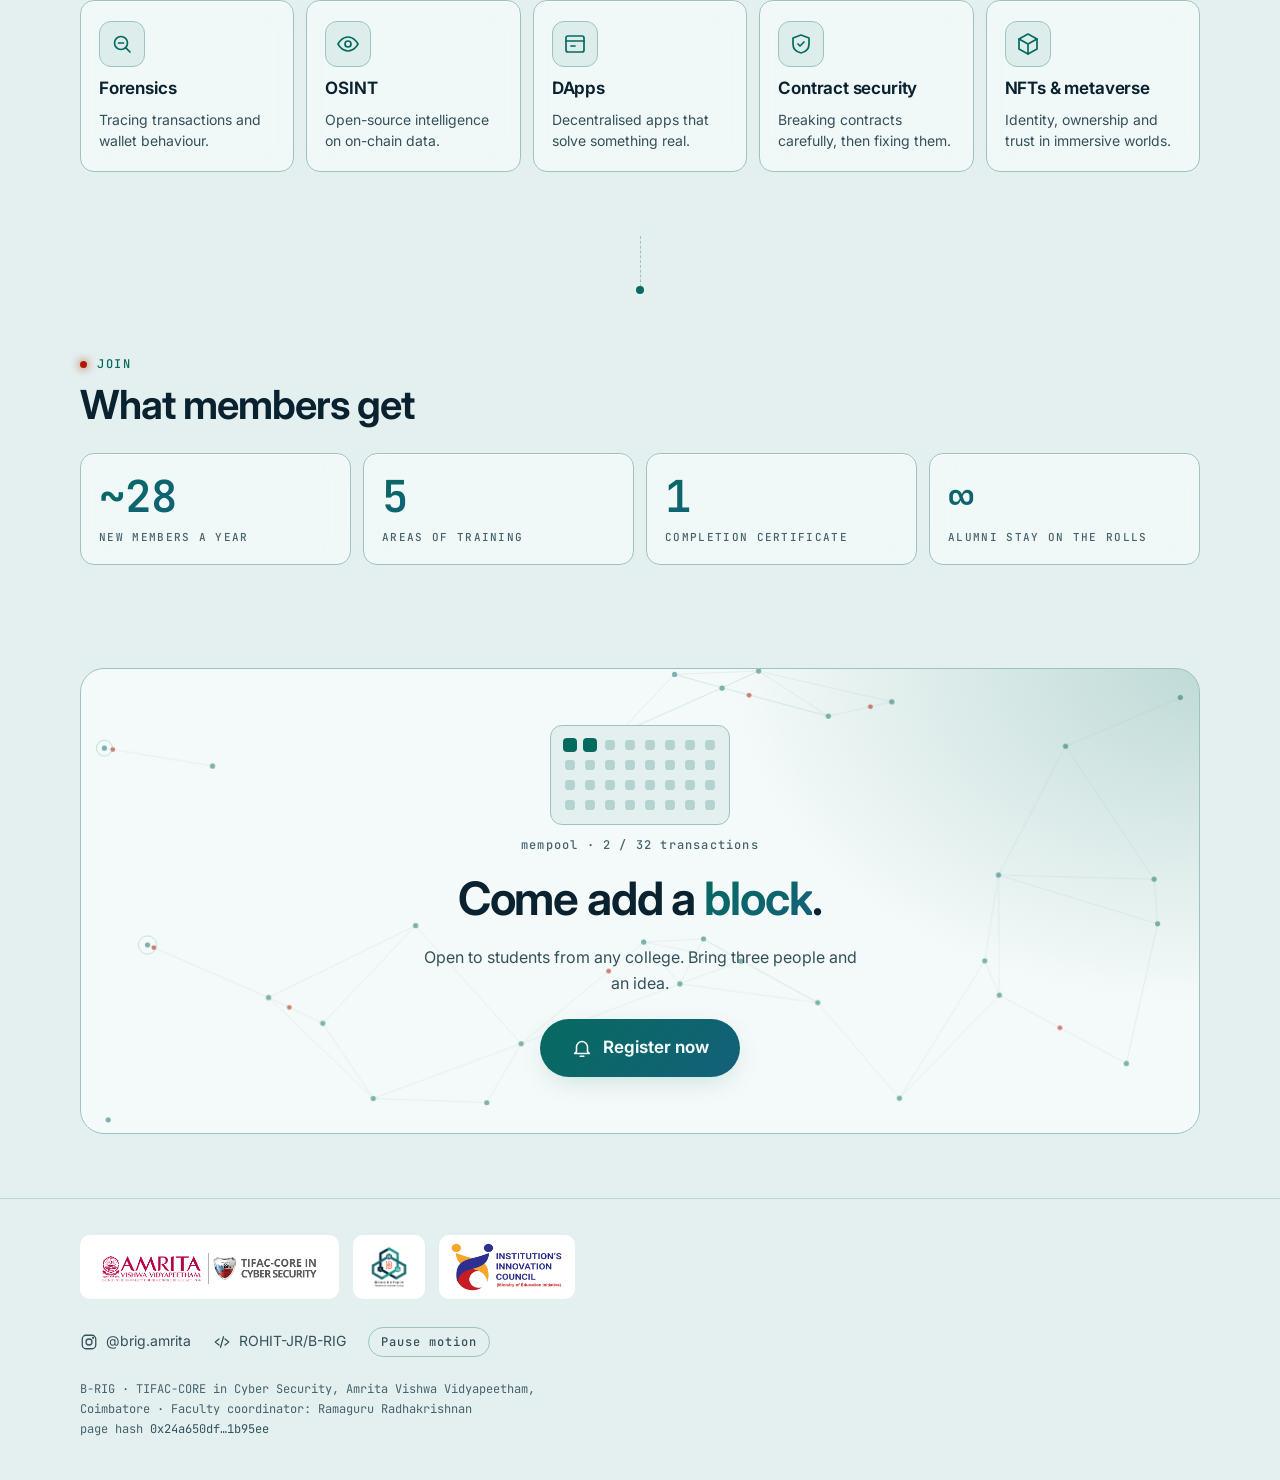
==== commit c1cc68a9: "Logo-matched palette, glass surfaces, date-driven timeline" ====
--- a/index.html
+++ b/index.html
@@ -5,7 +5,7 @@
 <meta name="viewport" content="width=device-width, initial-scale=1, viewport-fit=cover">
 <title>B-RIG — Blockchain Research Interest Group | Amrita Vishwa Vidyapeetham</title>
 <meta name="description" content="B-RIG is a student research group at TIFAC-CORE in Cyber Security, Amrita Vishwa Vidyapeetham, Coimbatore. Blockchain forensics, OSINT, DApps, smart contract security — and BlockCatalyst, a 24-hour hackathon.">
-<meta name="theme-color" content="#C6C4BE">
+<meta name="theme-color" content="#E3F0EF">
 <link rel="canonical" href="https://rohit-jr.github.io/B-RIG/">
 
 <meta property="og:type" content="website">
@@ -24,7 +24,7 @@
 <link rel="preconnect" href="https://fonts.googleapis.com">
 <link rel="preconnect" href="https://fonts.gstatic.com" crossorigin>
 <link href="https://fonts.googleapis.com/css2?family=Inter:wght@400;500;600;700&family=JetBrains+Mono:wght@400;500;600&display=swap" rel="stylesheet">
-<link rel="stylesheet" href="assets/css/style.css?v=16">
+<link rel="stylesheet" href="assets/css/style.css?v=17">
 </head>
 <body>
 <a class="skip" href="#main">Skip to content</a>
@@ -173,6 +173,6 @@
   <a class="btn btn-primary" data-form href="#"><span data-cta-label>Get notified</span><svg class="ic" aria-hidden="true"><use href="assets/img/icons.svg#arrow"/></svg></a>
 </div>
 
-<script src="assets/js/main.js?v=16"></script>
+<script src="assets/js/main.js?v=17"></script>
 </body>
 </html>
--- a/assets/css/style.css
+++ b/assets/css/style.css
@@ -28,6 +28,10 @@
   --glow-2: rgba(240, 36, 0, .08);
   --grid: rgba(44, 196, 179, .06);
   --chip-bg: #ffffff;          /* institutional marks always sit on white */
+  --glass: rgba(15, 44, 62, .52);       /* translucent surfaces, blurred over the glows */
+  --glass-2: rgba(15, 44, 62, .34);
+  --glass-line: rgba(160, 230, 225, .16);
+  --shine: #ffffff;
 
   --sans: 'Inter', system-ui, -apple-system, 'Segoe UI', sans-serif;
   --mono: 'JetBrains Mono', ui-monospace, SFMono-Regular, Menlo, monospace;
@@ -38,26 +42,32 @@
 }
 
 :root[data-theme="light"] {
-  /* Warm-grey monochrome light theme: no accent hue, ink does the work. */
-  --bg: #C6C4BE;
-  --bg-2: #BEBCB5;
-  --surface: #E4E2DD;
-  --surface-2: #D5D3CD;
-  --line: #A8A69F;
-  --line-soft: #BCBAB3;
-
-  --text: #2B2A27;
-  --muted: #45433E;
-  --dim: #4E4C46;
-
-  --accent: #2B2A27;
-  --accent-2: #45433E;
-  --pop: #2B2A27;
-  --accent-ink: #E4E2DD;
-  --grad: linear-gradient(135deg, #2B2A27, #3a3833);
-  --glow: transparent;
-  --glow-2: transparent;
-  --grid: rgba(43, 42, 39, .05);
+  /* Light uses the same logo palette as dark: a cool, teal-tinted paper
+     instead of warm grey, glass surfaces, and the same teal -> steel
+     gradient on headline text. Deep navy ink (the logo's #002030). */
+  --bg: #E3F0EF;
+  --bg-2: #D3E6E5;
+  --surface: #F4FAF9;
+  --surface-2: #DCEDEB;
+  --line: #9CC3C0;
+  --line-soft: #BBD8D5;
+
+  --text: #0A2230;
+  --muted: #34505A;
+  --dim: #46626C;
+
+  --accent: #066A5F;           /* logo teal #189084, deepened for paper */
+  --accent-2: #14607A;         /* logo steel teal */
+  --pop: #B01B00;              /* logo "B" red-orange, deepened for paper */
+  --accent-ink: #F4FAF9;
+  --grad: linear-gradient(135deg, #066A5F 0%, #14607A 100%);
+  --glow: rgba(6, 106, 95, .22);
+  --glow-2: rgba(240, 36, 0, .07);
+  --grid: rgba(6, 106, 95, .07);
+  --glass: rgba(255, 255, 255, .52);
+  --glass-2: rgba(255, 255, 255, .34);
+  --glass-line: rgba(255, 255, 255, .75);
+  --shine: #3fd9c6;
   color-scheme: light;
 }
 
@@ -170,7 +180,7 @@
   display: grid; place-items: center;
   border-radius: 999px;
   border: 1px solid var(--line);
-  background: var(--surface);
+  background: var(--glass);
   color: var(--text);
   cursor: pointer;
 }
@@ -191,11 +201,10 @@
 
 .hero h1 { font-size: clamp(38px, 7.6vw, 80px); margin: 18px 0 16px; }
 .grad-text { background: var(--grad); -webkit-background-clip: text; background-clip: text; color: transparent; }
-:root[data-theme="light"] .grad-text { color: var(--text); background: none; }
 .hero .sub { font-size: clamp(17px, 2vw, 21px); color: var(--muted); max-width: 34ch; }
 
 .chips { display: flex; flex-wrap: wrap; gap: 10px; margin: 26px 0 0; }
-.chip { display: inline-flex; align-items: center; gap: 9px; padding: 9px 14px; border: 1px solid var(--line); border-radius: 999px; background: var(--surface); font-size: 14px; color: var(--text); }
+.chip { display: inline-flex; align-items: center; gap: 9px; padding: 9px 14px; border: 1px solid var(--line); border-radius: 999px; background: var(--glass); font-size: 14px; color: var(--text); }
 .chip .ic { width: 17px; height: 17px; color: var(--accent); }
 
 .cta-row { display: flex; flex-wrap: wrap; gap: 12px; margin-top: 30px; align-items: center; }
@@ -220,7 +229,7 @@
 .countdown { margin-top: 28px; }
 .cd-label { font: 500 12px/1 var(--mono); letter-spacing: .12em; text-transform: uppercase; color: var(--dim); margin-bottom: 12px; display: block; }
 .cd-grid { display: grid; grid-template-columns: repeat(4, minmax(0, 76px)); gap: 10px; }
-.cd-unit { background: var(--surface); border: 1px solid var(--line); border-radius: 12px; padding: 12px 6px 9px; text-align: center; }
+.cd-unit { background: var(--glass); border: 1px solid var(--line); border-radius: 12px; padding: 12px 6px 9px; text-align: center; }
 .cd-unit:last-child .num { color: var(--pop); }
 .cd-unit .num { display: block; font: 600 clamp(24px, 6vw, 32px)/1.1 var(--mono); color: var(--text); font-variant-numeric: tabular-nums; }
 .cd-unit .lbl { display: block; margin-top: 4px; font: 500 10px/1 var(--mono); letter-spacing: .12em; color: var(--dim); }
@@ -234,7 +243,7 @@
 .tiles { display: grid; gap: 12px; grid-template-columns: repeat(2, minmax(0, 1fr)); }
 .tile {
   position: relative;
-  background: var(--surface);
+  background: var(--glass);
   border: 1px solid var(--line);
   border-radius: var(--radius);
   padding: 20px 18px;
@@ -261,7 +270,6 @@
 
 .stat .num { font: 600 clamp(30px, 6vw, 44px)/1 var(--mono); color: var(--text); }
 .stat .num b { font-weight: 600; background: var(--grad); -webkit-background-clip: text; background-clip: text; color: transparent; }
-:root[data-theme="light"] .stat .num b { color: var(--text); background: none; }
 .stat .lbl { font: 500 11px/1.3 var(--mono); letter-spacing: .12em; color: var(--dim); text-transform: uppercase; }
 
 /* feature card on the homepage */
@@ -271,12 +279,11 @@
   padding: clamp(22px, 4vw, 40px);
   border-radius: 20px;
   background:
-    linear-gradient(var(--surface), var(--surface)) padding-box,
+    linear-gradient(var(--glass), var(--glass)) padding-box,
     var(--grad) border-box;
   border: 1px solid transparent;
   color: var(--text);
 }
-:root[data-theme="light"] .feature { background: var(--surface); border-color: var(--line); }
 .feature h3 { font-size: clamp(28px, 5vw, 44px); margin: 14px 0 8px; }
 .feature p.sub { color: var(--muted); max-width: 38ch; }
 
@@ -285,7 +292,7 @@
 .timeline { display: grid; gap: 0; }
 .tl { position: relative; padding: 0 0 22px 28px; border-left: 1px solid var(--line); }
 .tl:last-child { padding-bottom: 0; border-left-color: transparent; }
-.tl::before { content: ""; position: absolute; left: -6px; top: 4px; width: 11px; height: 11px; border-radius: 50%; background: var(--bg); border: 2px solid var(--line); }
+.tl::before { content: ""; box-sizing: border-box; position: absolute; left: -6px; top: 1px; width: 11px; height: 11px; border-radius: 50%; background: var(--bg); border: 2px solid var(--line); }
 .tl.done::before, .tl.next::before { background: var(--accent); border-color: var(--accent); box-shadow: 0 0 12px var(--glow); }
 .tl-date { font: 500 12px/1 var(--mono); letter-spacing: .1em; color: var(--accent); display: block; margin-bottom: 6px; }
 .tl-title { font-weight: 550; font-size: 16px; }
@@ -417,7 +424,7 @@
 .progress i { display: block; height: 100%; background: var(--grad); transform-origin: left; transform: scaleX(0); }
 
 .timeline { position: relative; }
-.tl-fill { position: absolute; left: -1px; top: 0; bottom: 0; width: 2px; background: var(--grad); transform-origin: top; transform: scaleY(var(--p, 0)); pointer-events: none; }
+.tl-fill { position: absolute; left: 0; top: 0; bottom: 0; width: 2px; background: var(--grad); transform-origin: top; transform: scaleY(var(--p, 0)); pointer-events: none; }
 .tl.lit::before { background: var(--accent); border-color: var(--accent); }
 .tl.lit .tl-title { color: var(--text); }
 @media (min-width: 900px) {
@@ -608,9 +615,27 @@
 @keyframes cIn { to { opacity: 1; transform: none; } }
 
 @keyframes sweep { from { background-position: 160% 0; } to { background-position: -60% 0; } }
-html:not([data-theme="light"]) .grad-text.shine {
-  background-image: linear-gradient(105deg, var(--accent) 0 38%, #ffffff 50%, var(--accent-2) 62% 100%);
+.grad-text.shine {
+  background-image: linear-gradient(105deg, var(--accent) 0 38%, var(--shine) 50%, var(--accent-2) 62% 100%);
   background-size: 260% 100%;
   animation: sweep 1.6s cubic-bezier(.16, 1, .3, 1) .1s 1 both;
 }
 @media (prefers-reduced-motion: reduce) { .hero h1.t-fx .c { animation: none; opacity: 1; transform: none; } }
+
+/* ---------- glass ----------
+   Translucent surfaces blur whatever sits behind them (the fixed glows and
+   circuit grid). Solid --surface stays as the fallback where backdrop-filter
+   is unsupported, and the blur is skipped for reduced-transparency users. */
+.tile, .chip, .cd-unit, .toggle, .feature, .nav a[aria-current="page"], .lc-block {
+  -webkit-backdrop-filter: blur(14px) saturate(1.3);
+          backdrop-filter: blur(14px) saturate(1.3);
+  box-shadow: inset 0 1px 0 var(--glass-line);
+}
+@supports not ((backdrop-filter: blur(1px)) or (-webkit-backdrop-filter: blur(1px))) {
+  .tile, .chip, .cd-unit, .toggle, .feature { background: var(--surface); }
+}
+@media (prefers-reduced-transparency: reduce) {
+  .tile, .chip, .cd-unit, .toggle, .feature, .nav a[aria-current="page"], .lc-block {
+    -webkit-backdrop-filter: none; backdrop-filter: none; background: var(--surface);
+  }
+}
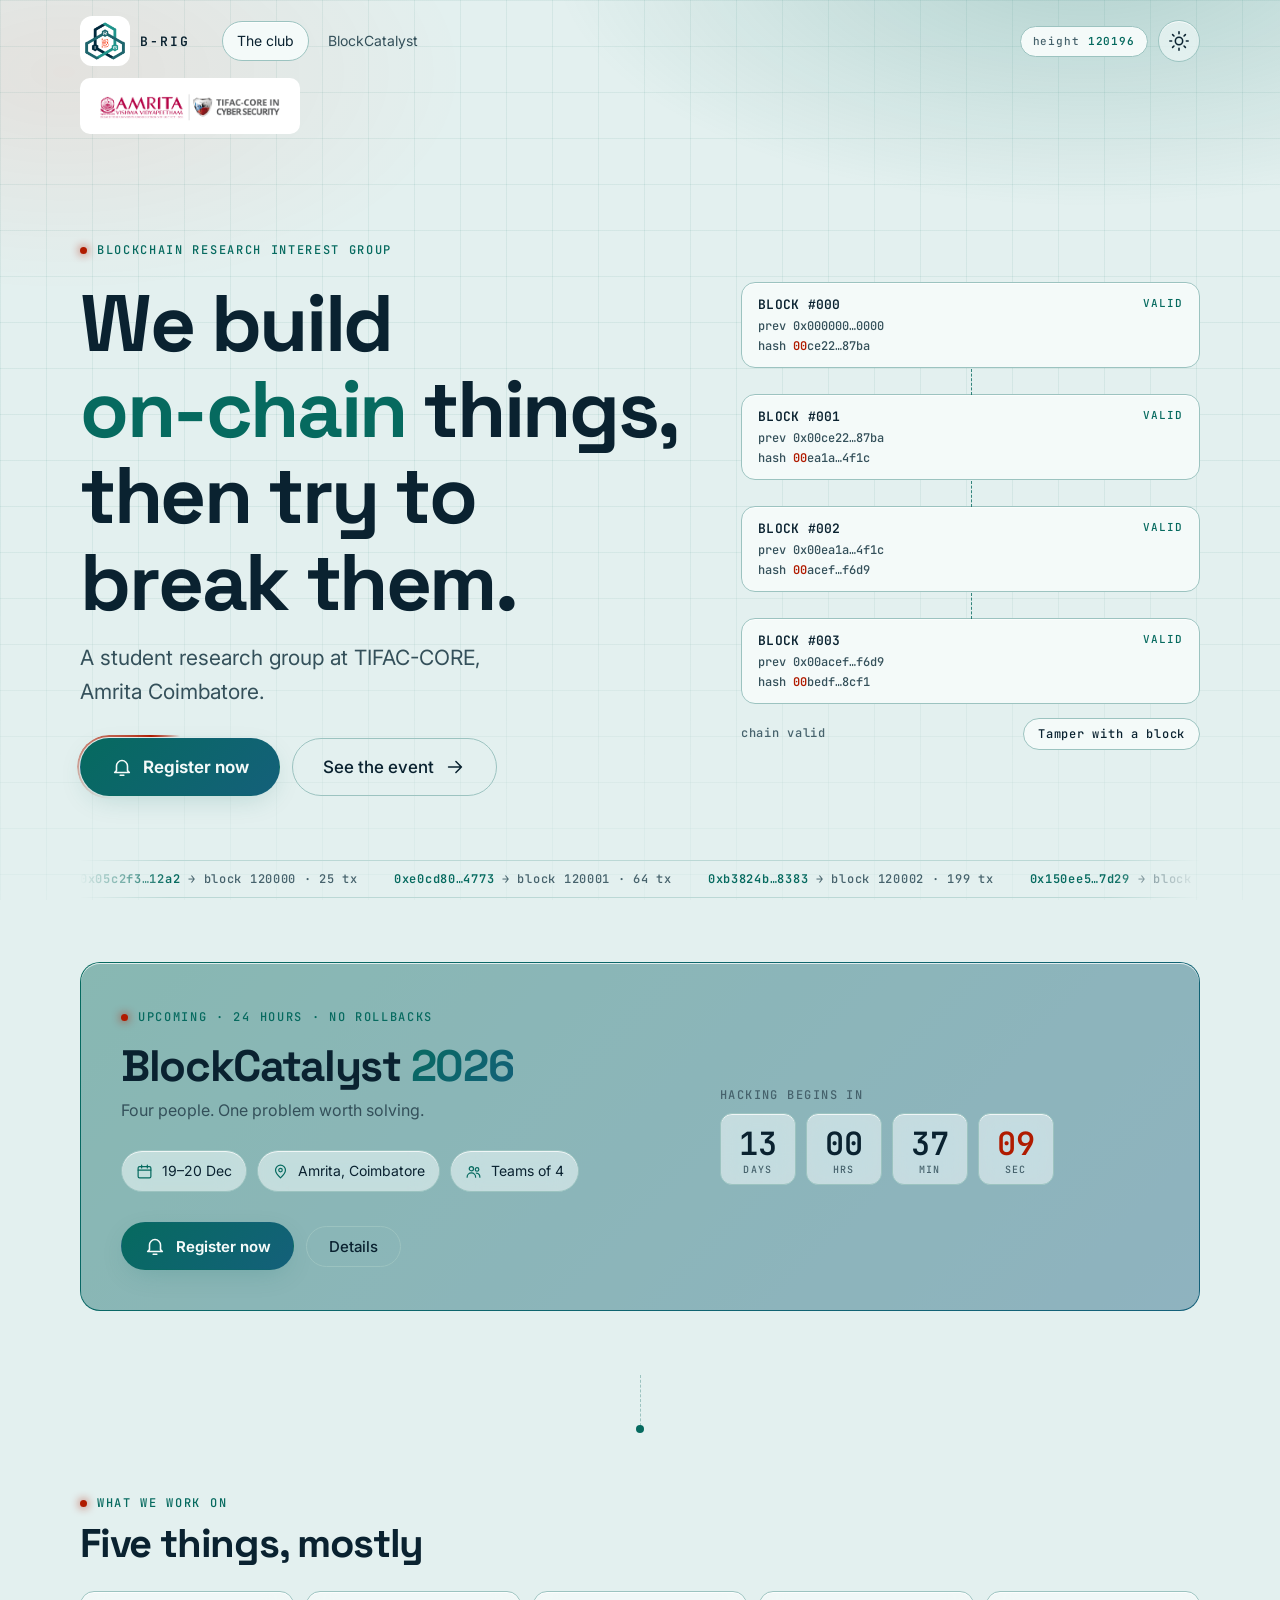
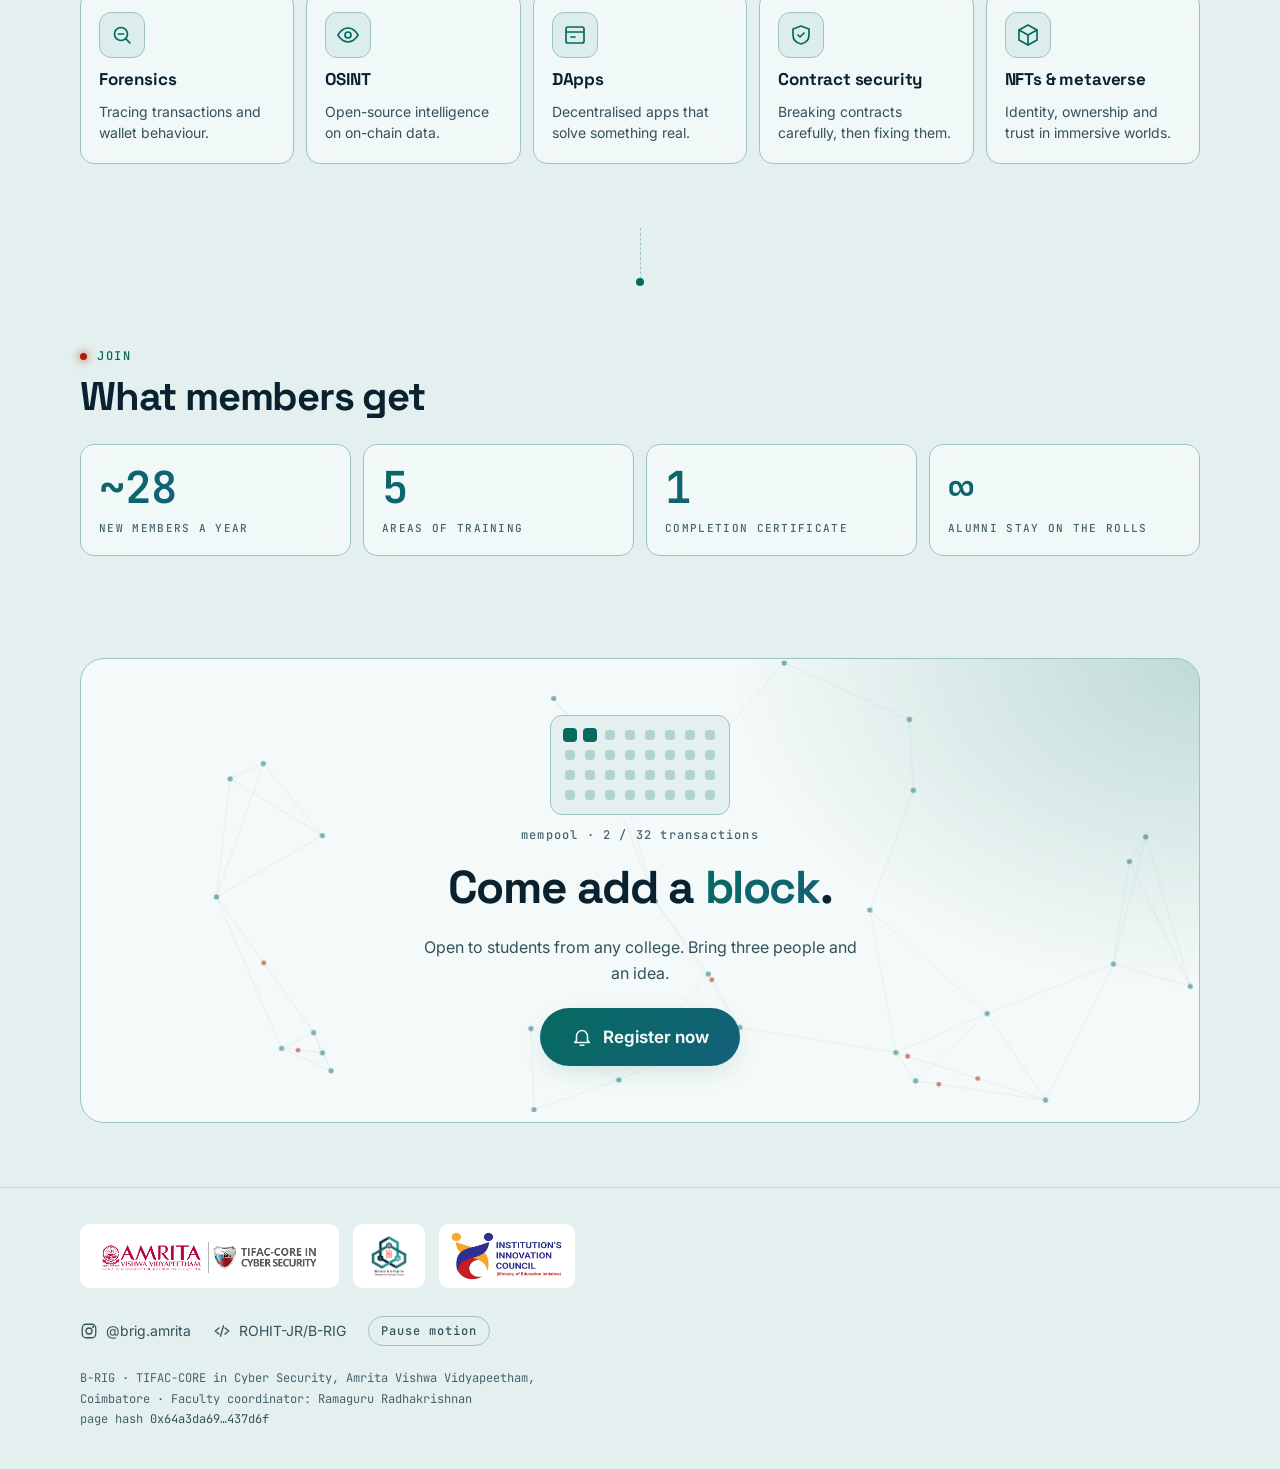
==== commit bdb7f585: "Space Grotesk display headings, tuned for mobile" ====
--- a/index.html
+++ b/index.html
@@ -23,8 +23,8 @@
 <link rel="icon" href="assets/img/logos/brig.png">
 <link rel="preconnect" href="https://fonts.googleapis.com">
 <link rel="preconnect" href="https://fonts.gstatic.com" crossorigin>
-<link href="https://fonts.googleapis.com/css2?family=Inter:wght@400;500;600;700&family=JetBrains+Mono:wght@400;500;600&display=swap" rel="stylesheet">
-<link rel="stylesheet" href="assets/css/style.css?v=17">
+<link href="https://fonts.googleapis.com/css2?family=Inter:wght@400;500;600;700&family=Space+Grotesk:wght@500;600;700&family=JetBrains+Mono:wght@400;500;600&display=swap" rel="stylesheet">
+<link rel="stylesheet" href="assets/css/style.css?v=18">
 </head>
 <body>
 <a class="skip" href="#main">Skip to content</a>
@@ -173,6 +173,6 @@
   <a class="btn btn-primary" data-form href="#"><span data-cta-label>Get notified</span><svg class="ic" aria-hidden="true"><use href="assets/img/icons.svg#arrow"/></svg></a>
 </div>
 
-<script src="assets/js/main.js?v=17"></script>
+<script src="assets/js/main.js?v=18"></script>
 </body>
 </html>
--- a/assets/css/style.css
+++ b/assets/css/style.css
@@ -34,6 +34,7 @@
   --shine: #ffffff;
 
   --sans: 'Inter', system-ui, -apple-system, 'Segoe UI', sans-serif;
+  --display: 'Space Grotesk', 'Inter', system-ui, -apple-system, 'Segoe UI', sans-serif;
   --mono: 'JetBrains Mono', ui-monospace, SFMono-Regular, Menlo, monospace;
   --radius: 14px;
   --wrap: 1200px;
@@ -104,7 +105,9 @@
           mask-image: linear-gradient(#000 55%, rgba(0, 0, 0, .35));
 }
 
-h1, h2, h3 { font-family: var(--sans); font-weight: 650; letter-spacing: -0.025em; line-height: 1.1; margin: 0; }
+/* Space Grotesk for headings: distinctive geometric forms that stay sharp at
+   phone sizes; Inter carries body copy, JetBrains Mono the chain labels. */
+h1, h2, h3 { font-family: var(--display); font-weight: 700; letter-spacing: -0.03em; line-height: 1.08; margin: 0; }
 p { margin: 0; }
 a { color: var(--accent); text-underline-offset: 3px; }
 ul, ol { margin: 0; padding: 0; list-style: none; }
@@ -199,7 +202,7 @@
 .eyebrow::before { content: ""; width: 7px; height: 7px; border-radius: 50%; background: var(--pop); box-shadow: 0 0 10px var(--pop); animation: blink 1.8s ease-in-out infinite; }
 @keyframes blink { 50% { opacity: .35; } }
 
-.hero h1 { font-size: clamp(38px, 7.6vw, 80px); margin: 18px 0 16px; }
+.hero h1 { font-size: clamp(34px, 7.6vw, 80px); margin: 18px 0 16px; }
 .grad-text { background: var(--grad); -webkit-background-clip: text; background-clip: text; color: transparent; }
 .hero .sub { font-size: clamp(17px, 2vw, 21px); color: var(--muted); max-width: 34ch; }
 
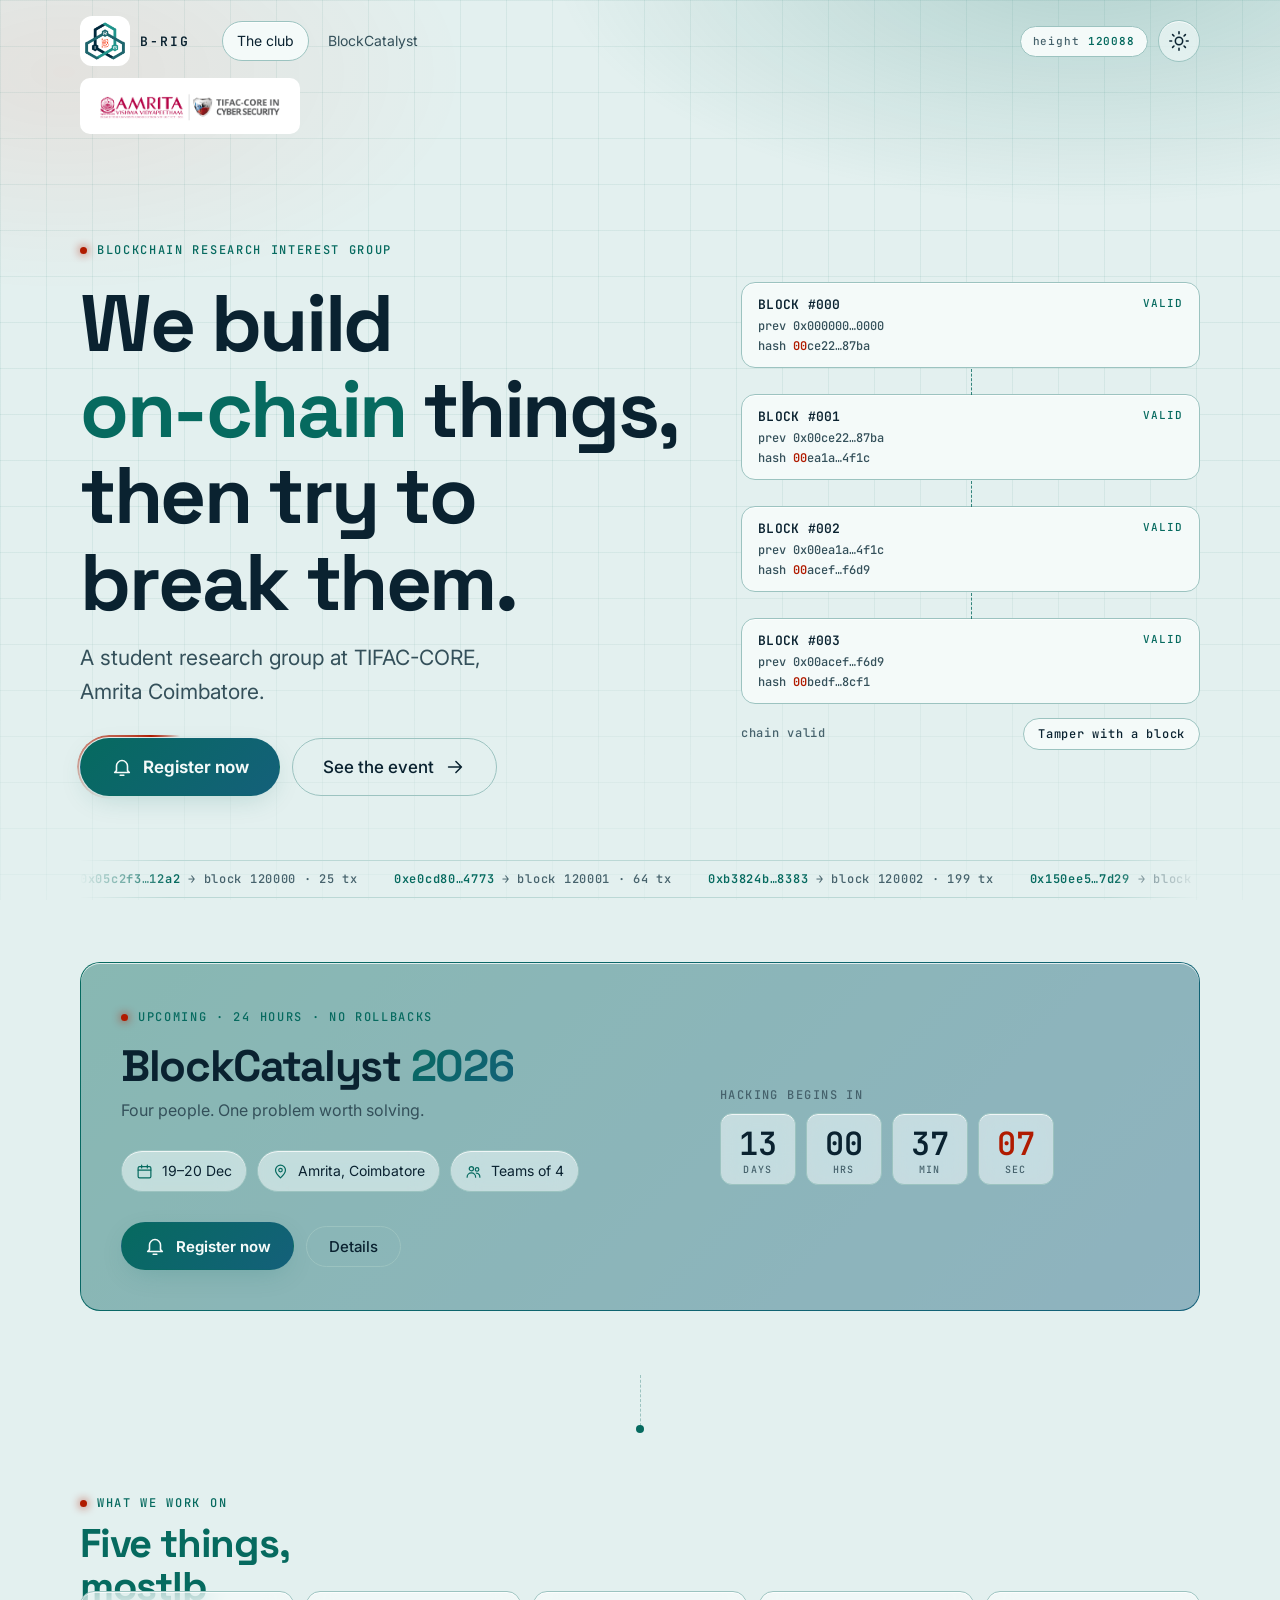
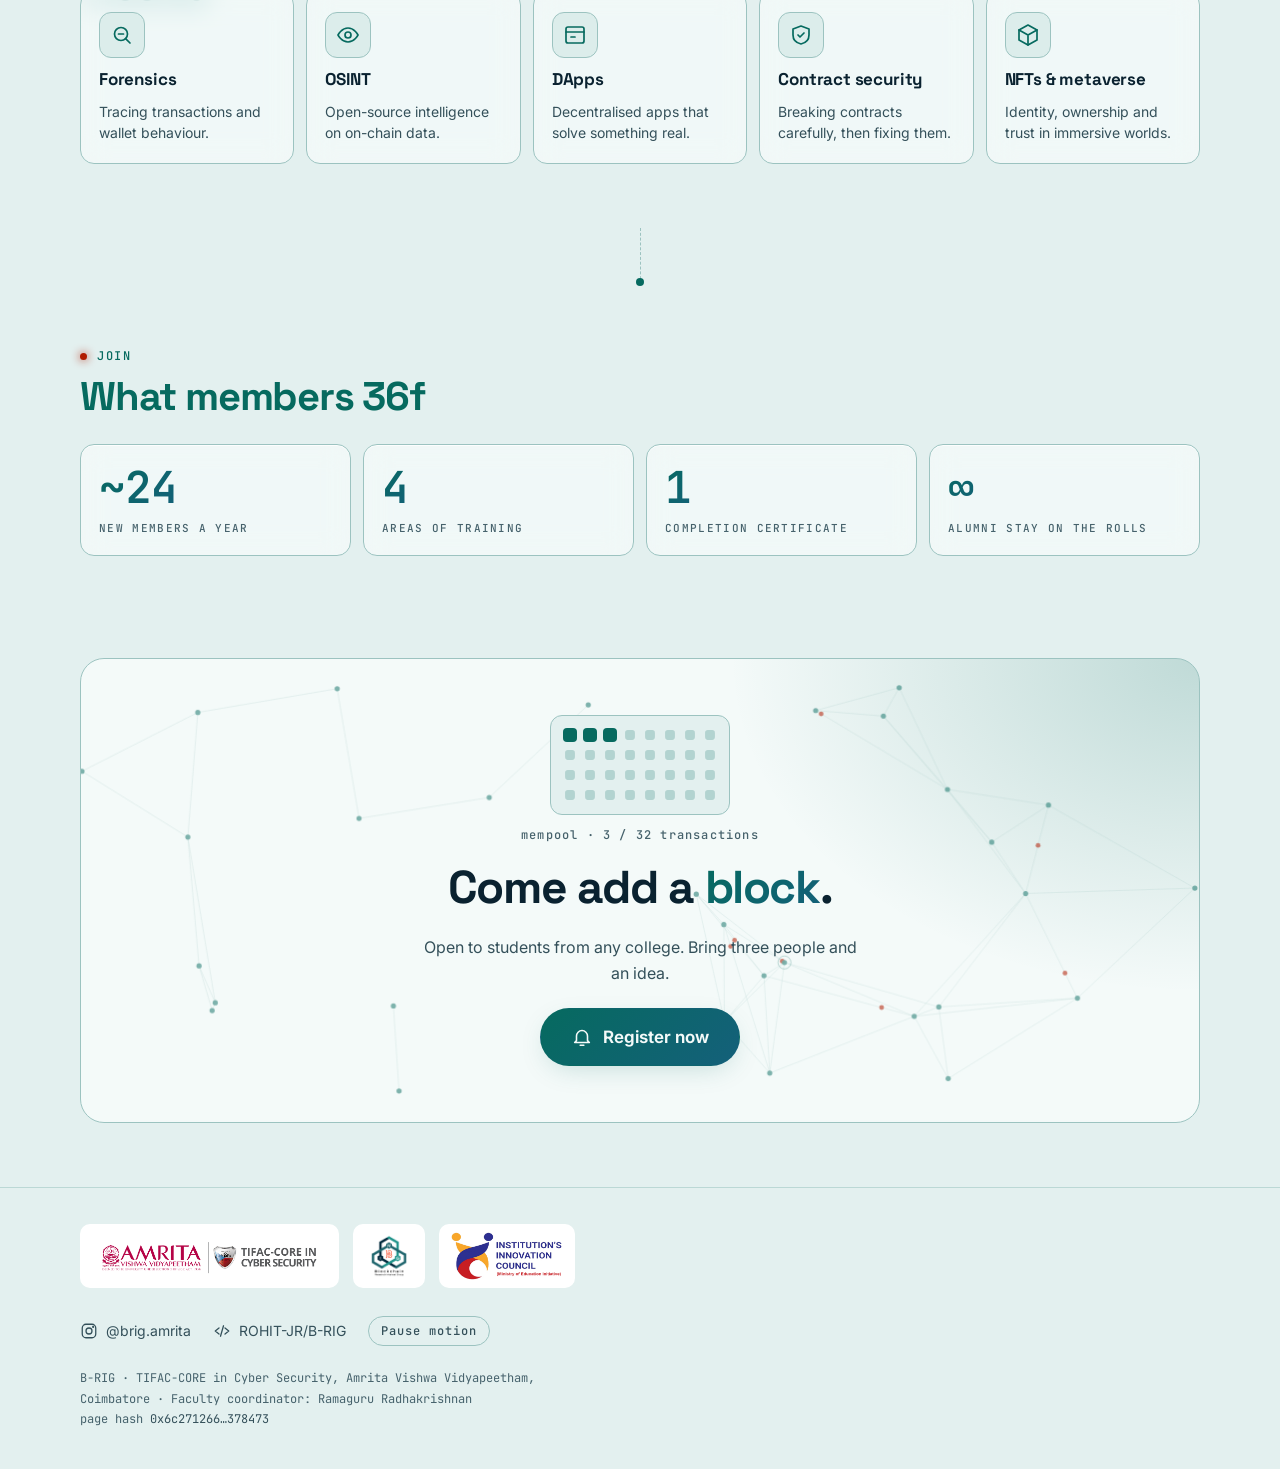
==== commit 1dc258ba: "Replace pixel identicons with inline hash fingerprint on track tiles" ====
--- a/index.html
+++ b/index.html
@@ -24,7 +24,7 @@
 <link rel="preconnect" href="https://fonts.googleapis.com">
 <link rel="preconnect" href="https://fonts.gstatic.com" crossorigin>
 <link href="https://fonts.googleapis.com/css2?family=Inter:wght@400;500;600;700&family=Space+Grotesk:wght@500;600;700&family=JetBrains+Mono:wght@400;500;600&display=swap" rel="stylesheet">
-<link rel="stylesheet" href="assets/css/style.css?v=18">
+<link rel="stylesheet" href="assets/css/style.css?v=19">
 </head>
 <body>
 <a class="skip" href="#main">Skip to content</a>
@@ -173,6 +173,6 @@
   <a class="btn btn-primary" data-form href="#"><span data-cta-label>Get notified</span><svg class="ic" aria-hidden="true"><use href="assets/img/icons.svg#arrow"/></svg></a>
 </div>
 
-<script src="assets/js/main.js?v=18"></script>
+<script src="assets/js/main.js?v=19"></script>
 </body>
 </html>
--- a/assets/css/style.css
+++ b/assets/css/style.css
@@ -571,10 +571,9 @@
 }
 @media (hover: hover) and (pointer: fine) { .tile:hover::after { opacity: 1; } }
 
-/* hash identicon on each track tile */
-.ident { position: absolute; right: 14px; bottom: 14px; width: 30px; height: 30px; color: var(--accent); opacity: .7; }
-.tile .ident + * { }
-.tile:hover .ident { opacity: 1; }
+/* hash fingerprint at the foot of each track tile */
+.tilehash { margin-top: auto; padding-top: 10px; border-top: 1px dashed var(--line-soft); font-size: 11px; letter-spacing: .08em; color: var(--dim); transition: color .2s ease; }
+.tile:hover .tilehash { color: var(--accent); }
 
 /* live block height chip in the header */
 .height-chip {
